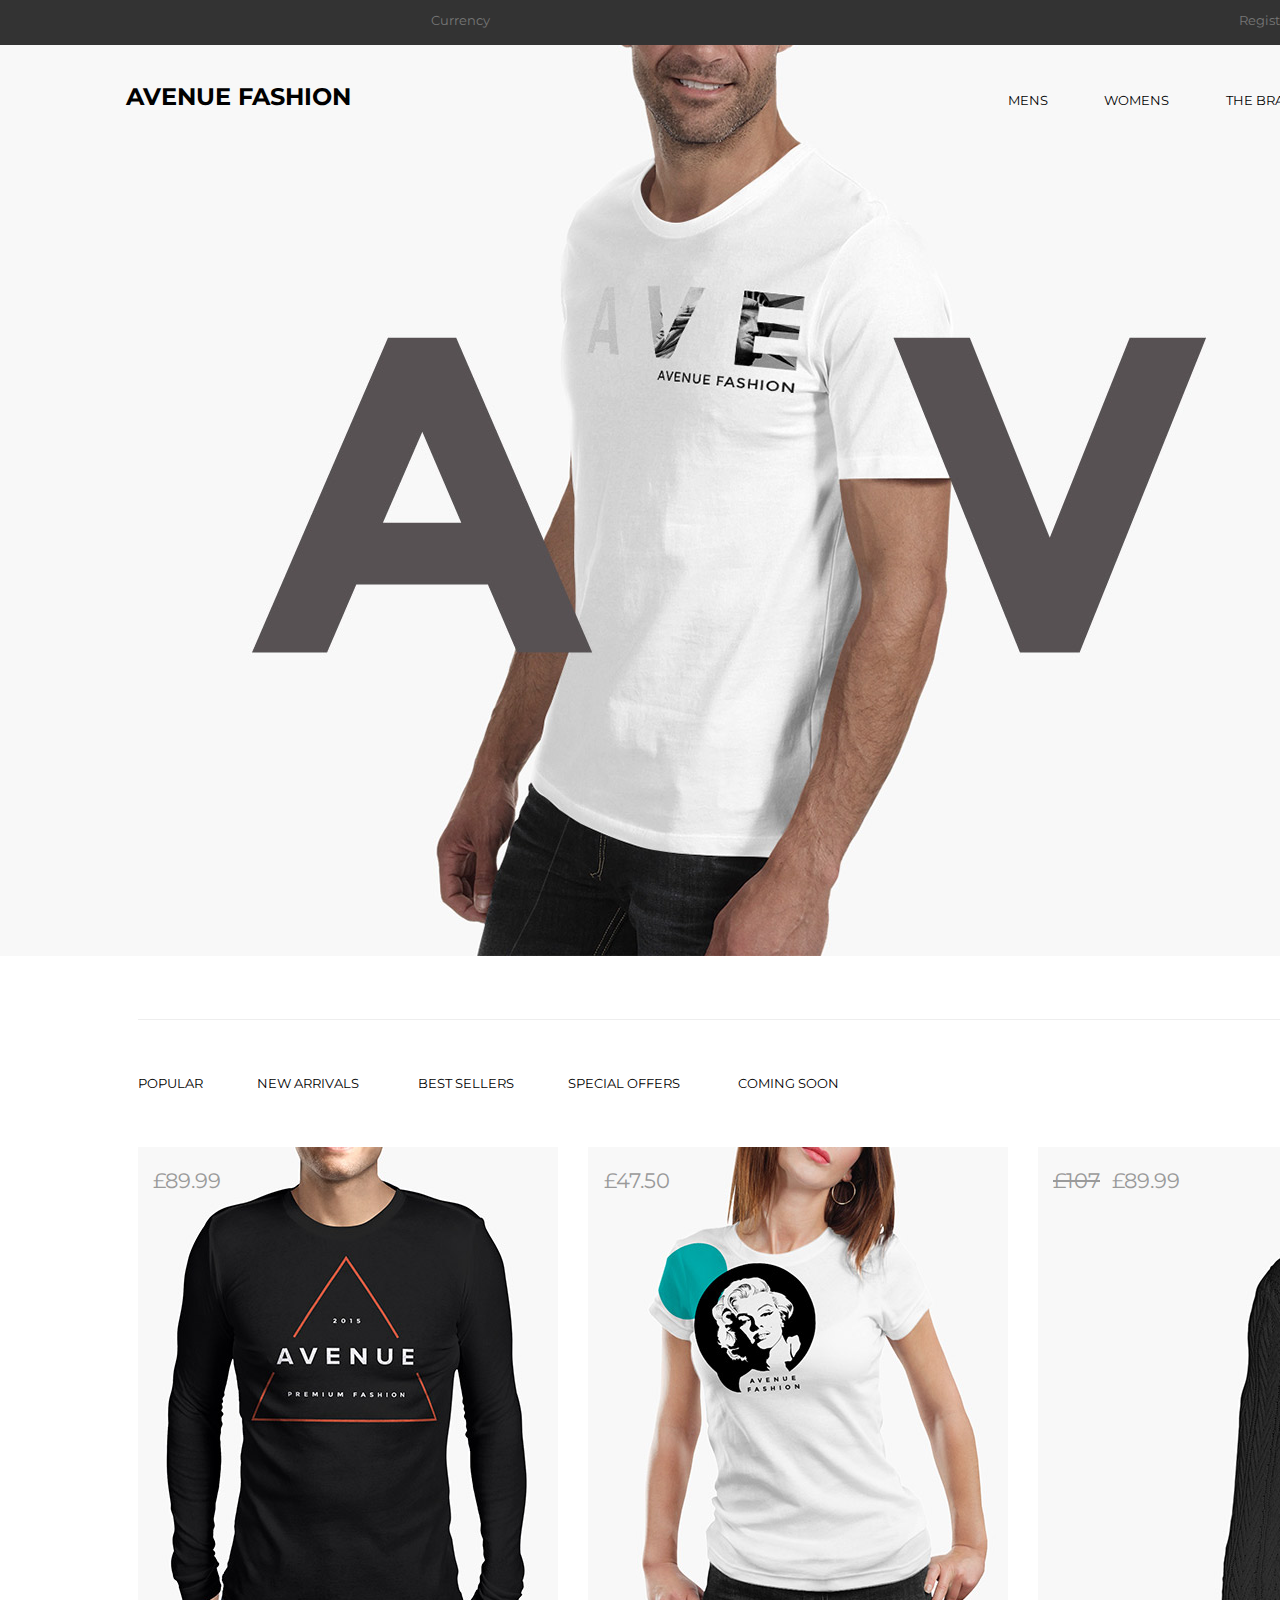
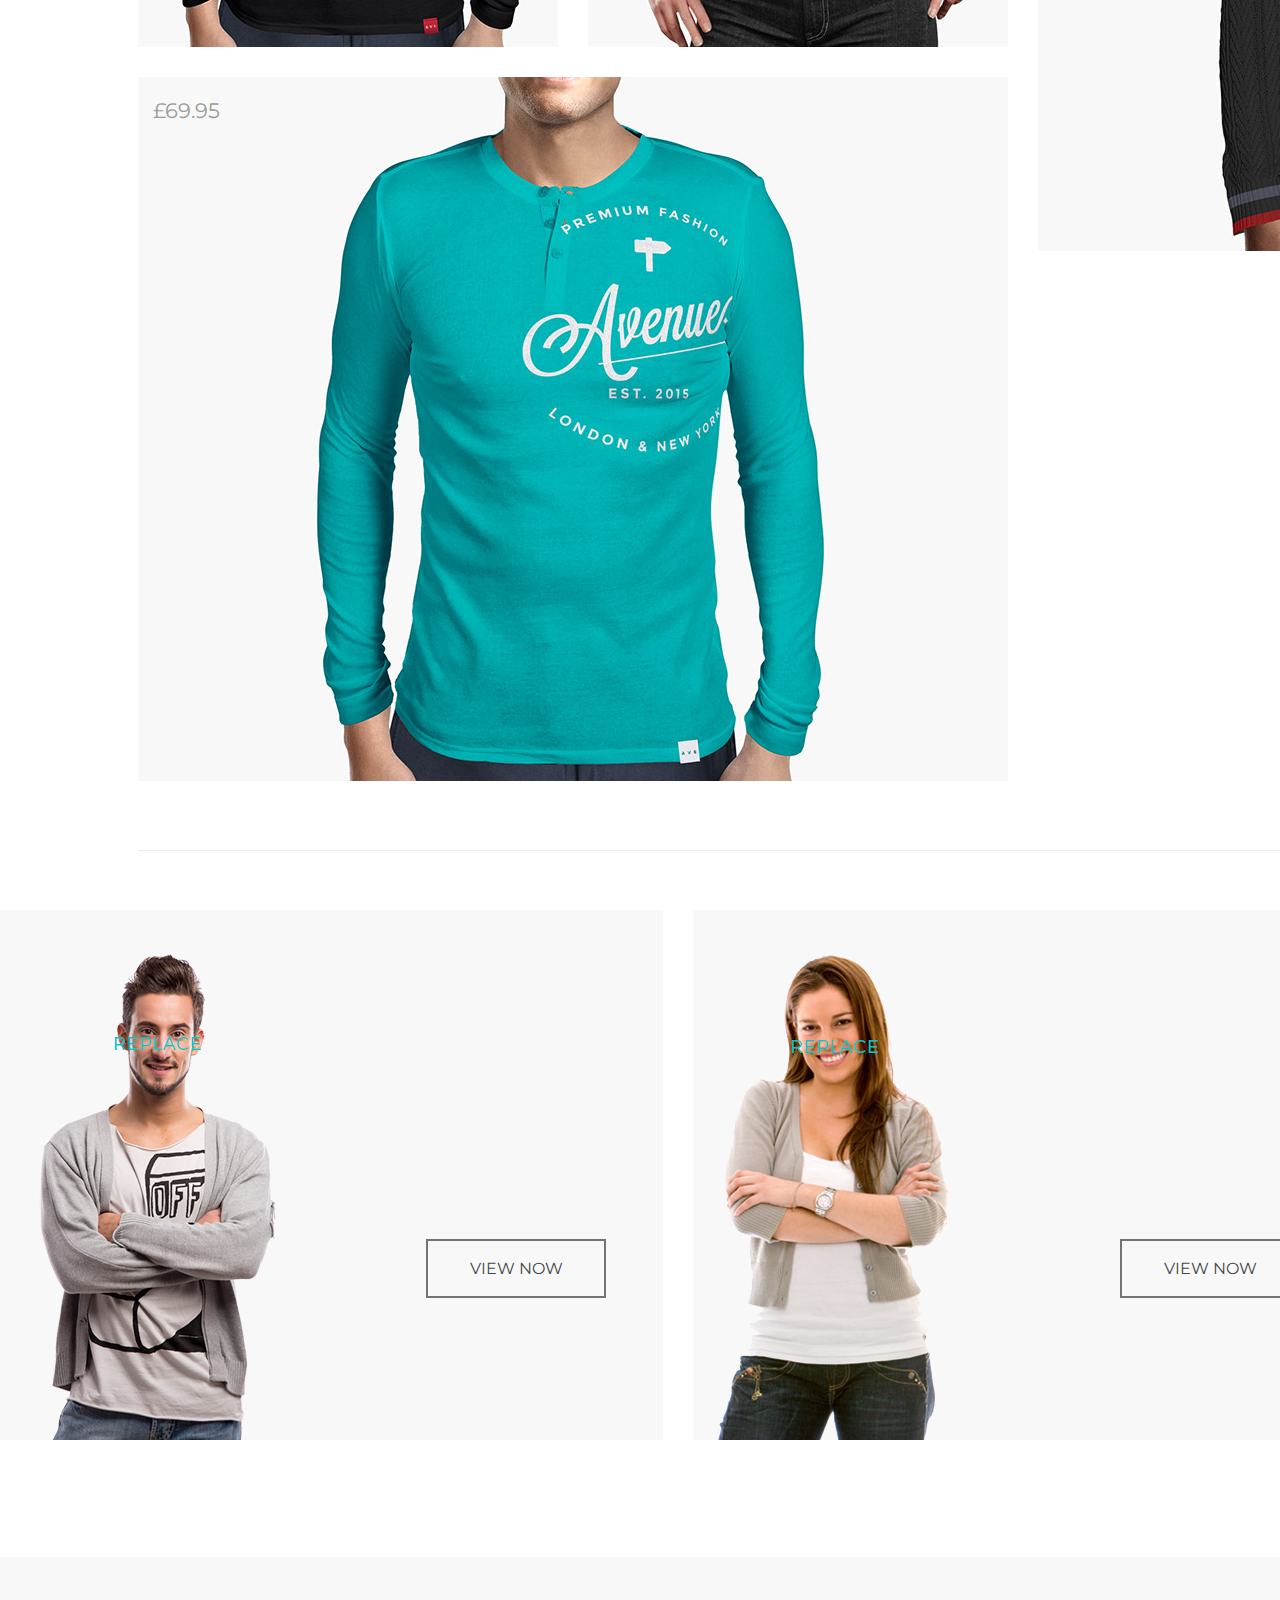
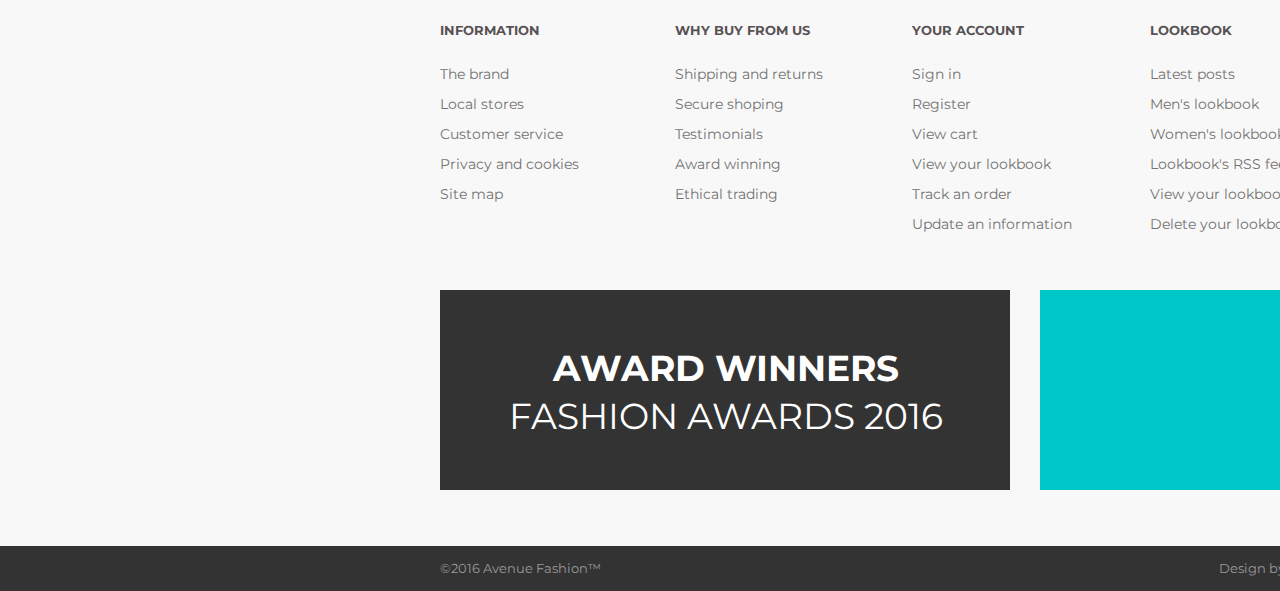
==== 6_Sign_up/Home.html @ 9d8d6c70 "update header and footer in sign up page" ====
<!DOCTYPE html>
<html lang="ru">
  <head>
    <link rel="preconnect" href="https://fonts.gstatic.com">
<link href="https://fonts.googleapis.com/css2?family=Montserrat:wght@300;400;700&display=swap" rel="stylesheet">
    <link rel="stylesheet" href="styleHome.css"/>
    <meta charset="UTF-8" />
    <meta name="viewport" content="width=device-width, initial-scale=1.0" />
    <title>Avenue Fashion</title>
  </head>
  <body class="body">
      <!-- Header section -->
    <header class="header">
        <!-- Topbar -->
        <div class="topbar">
          <a href="#" class="currency-selector">Currency</a>
          <a href="#" class="topbar_register">Register</a>
          <a href="#" class="topbar_signin">Sign in</a>
          <a href="#" class="topbar_cart">Cart</a>
        </div>
        <!-- Navigation -->
        <div class="navigation">
          <a href="#" class="logo">AVENUE FASHION</a>
          <a href="#" class="mens nav_item">Mens</a>
          <a href="#" class="womens nav_item">Womens</a>
          <a href="#" class="the_brand nav_item">The Brand</a>
          <a href="#" class="local_stores nav_item">Local stores</a> 
          <a href="#" class="navigation_lookbook nav_item">Look book</a>
          <input class="input" type="text" placeholder="Search..">
        </div>
      </header>

      <!-- Intro -->
      <div class="intro">
        <img 
        src="images/container.jpg"
        />
        <button class="btn intro_btn">Shop men's collection</button>
      </div>
      <!-- Content -->
      <div class="content">
          <!-- Items -->
        <!-- Hovers TODO -->
        <div class="item">
          <div class="items_menu">
            <a href="#" class="popular">Popular</a>
            <a href="#" class="new_arrivals">new arrivals</a>
            <a href="#" class="best_sellers">best sellers</a>
            <a href="#" class="special_offers">special offers</a>
            <a href="#" class="coming_soon">coming soon</a>
          </div>
          <div class="items">
            <img class="item1" src="images/item1.jpg"/>
            <p class="prices price_item1">£89.99</p>
            <img class="item2" src="images/item2.jpg"/>
            <p class="prices price_item2">£47.50</p>
            <img class="item3" src="images/item3.jpg"/>
            <strike class="prices price_item3_striked">£107</strike>
            <p class="prices price_item3">£89.99</p>
            <img class="item4" src="images/item4.jpg"/>
            <p class="prices price_item4">£69.95</p>
            <!-- <img class="item5" src="images/item5.jpg"/>  хз как сохранить без ховера--> 
            <img class="item6" src="images/item6.jpg"/>
            <p class="prices price_item6">£34.79</p>
          </div>
        </div>
        <!-- LookBook -->

        <div class="Content_lookbook">
            <img class="lookbook1"
            src="images/container.png"
            width="663px"
            height="530px"
          />
          <button class="btn lk_btn1">view now</button>

          <img class="lookbook2"
            src="images/woman.png"
            width="663px"
            height="530px"
          />
          <button class="btn lk_btn2">view now</button>
          <img class="lookbook3"
            src="images/you.png"
            width="663px"
            height="530px"
          />
          <button class="btn lk_btn3">view now</button>
        </div> 
      </div>  
      <!-- Footer -->
    <footer class="footer">
        <!-- Footer table -->
        <div class="footer_table">
          <div class="info">
            <b class="heading">Information</b><br /><br />
            <a href="#" target="_blank">The brand</a><br />
            <a href="#" target="_blank">Local stores</a><br />
            <a href="#" target="_blank">Customer service</a><br />
            <a href="#" target="_blank">Privacy and cookies</a><br />
            <a href="#" target="_blank">Site map</a><br />
          </div>
          <div class="whybuy">
            <b class="heading">Why buy from us</b><br /><br />
            <a href="#" target="_blank">Shipping and returns</a><br />
            <a href="#" target="_blank">Secure shoping</a><br />
            <a href="#" target="_blank">Testimonials</a><br />
            <a href="#" target="_blank">Award winning</a><br />
            <a href="#" target="_blank">Ethical trading</a><br />
          </div>
          <div class="youracc">
            <b class="heading">Your account</b><br /><br />
            <a href="#" target="_blank">Sign in</a><br />
            <a href="#" target="_blank">Register</a><br />
            <a href="#" target="_blank">View cart</a><br />
            <a href="#" target="_blank">View your lookbook</a><br />
            <a href="#" target="_blank">Track an order</a><br />
            <a href="#" target="_blank">Update an information</a><br />
          </div>
          <div class="lookbook">
            <b class="heading">Lookbook</b><br /><br />
            <a href="#" target="_blank">Latest posts</a><br />
            <a href="#" target="_blank">Men's lookbook</a><br />
            <a href="#" target="_blank">Women's lookbook</a><br />
            <a href="#" target="_blank">Lookbook's RSS feed</a><br />
            <a href="#" target="_blank">View your lookbook</a><br />
            <a href="#" target="_blank">Delete your lookbook</a><br />
          </div>
          <div class="contacts">
            <b class="heading">Contact details</b><br /><br />
            <p>Head Office: Avenue Fashion.</p>
            <p>180-182 Regent Street, London.</p><br />
            <p>Telephone: 0123-456-789</p>
            <p>Email:support@yourwebsite.com</p>
          </div>
        </div>
  
        <div class="banners">
          <div class="banner1">
            <img
              src="images/banner_awards_bg.png"
              width="570"
              height="200"
            />
            <p><b>award winners</b>
            fashion awards 2016</p>
          </div>
          <img
            src="images/banner_social_bg.png"
            width="570"
            height="200"
            class="banner2"
          />
        </div>
        <div class="copyright_bar">
          <a class="copyright">&copy2016 Avenue Fashion&trade;</a>
          <a class="designby">Design by RobbyDesigns.com</a>
          <a class="devby">Dev by Loremipsum.com</a>
        </div>
      </footer>
  </body>
  </html>
---- 6_Sign_up/styleHome.css ----
/* TOPBAR */
.header{
  position: relative;
  height: 130px;
  width: 2050px;
  left: -8px;
}

.body{
  margin: 0px;
}

.topbar {
  position: relative;
  overflow: hidden;
  background-color: #333333;
  left: -1px;
  top: 0px;
  width: 2053px;
  height: 45px;
  z-index: 188;
}

.topbar a {
  font-size: 13px;
  font-family: "Montserrat";
  color: #777777;
  line-height: 1.615;
  text-align: left;
  text-decoration: none;
}
.topbar a:hover
{
  color: #00c8c8;
}

.topbar a.topbar_cart {
  background-color: #00c8c8;
  color: #ffffff;
  text-align: center;
  padding-top: 14px;
  position: absolute;
  left: 1463px;
  top: -1px;
  width: 147px;
  height: 32px;
  z-index: 190;
}

.topbar a.currency-selector
{
  position: absolute;
  left: 440px;
  top: 10px;
}

.topbar a.topbar_register
{
  position: absolute;
  left: 1248px;
  top: 10px;
  z-index: 194;
}

.topbar a.topbar_signin
{
  position: absolute;
  left: 1336px;
  top: 10px;
  z-index: 194;
} 

/* NAVIGATION */

.navigation{
  position: relative;
  width: 2050px;
  height: 85px;
}
.navigation a {
  float: left;
  display: block;
  color: black;
  text-decoration: none;
}

.navigation a:hover
{
  color: #00c8c8;
}

.logo
{
  font-size: 24px;
  font-family: "Montserrat";
  font-weight: bold;
  text-transform: uppercase;
  line-height: 1.2;
  text-align: left;
  position: relative;
  left: 134px;
  top: 38px;
  z-index: 186;
}

.nav_item
{
  font-size: 13px;
  font-family: "Montserrat";
  text-transform: uppercase;
  line-height: 1.538;
  text-align: right;
  position: relative;
  top: 46px;
  z-index: 184;
}

.mens 
{
  position: absolute;
  left: 1016px;
}

.womens
{
  position: absolute;
  left: 1112px;
}

.the_brand
{
  position: absolute;
  left: 1234px;
}

.local_stores
{
  position: absolute;
  left: 1371px;
}

.navigation_lookbook
{
  position: absolute;
  left: 1530px;
}

.input {
  border-style: solid;
  border-width: 1px;
  border-color: rgb(231, 231, 231);
  background-color: rgba(248, 248, 248, 0);
  text-align: left;
  font-size: 13px;
  font-family: "Montserrat";
  color: rgb(152, 152, 152);
  position: absolute;
  left: 1723px;
  top: 37px;
  width: 189px;
  height: 30px;
  z-index: 175;
}

/* INTRO */

.intro
{
  position: relative;
  left: -8px;
  top: -94px;
  width: 2053px;
  height: 920px;
}

.btn {
  border-style: solid;
  border-width: 2px;
  border-color: rgb(115, 115, 115);
  background-color: rgba(115, 115, 115, 0);
  font-size: 16px;
  font-family: "Montserrat";
  color: rgb(69, 70, 71);
  text-transform: uppercase;
  position: absolute;
  line-height: 1.2;
  text-align: center;
}

.intro_btn{
  left: 1383px;
  top: 781px;
  width: 342px;
  height: 59px;
}
.btn:hover{
  background-color: #00c8c8;
  color:#f8f8f8;
  border-color:#00c8c8;
}
/* CONTENT */
.content{
  position: relative;
  top: -94px;
  width: 2050px;
  height: 2078px;
}
/* ITEMS */

.item {
  position: absolute;
  top: 63px;
  height: 1430px;
  width: 1770px;
  left: 138px;
  border-top: 1px;
  border-bottom: 1px;
  border-left: 0px;
  border-right: 0px;
  border-style: solid;
  border-color: #eeeeee;
}

.items_menu a{
  float: left;
  display: block;
  color: black;
  text-align: center;
  text-decoration: none;
  }

.items_menu a:hover
{
  color: #00c8c8;
}

.items_menu {
  font-size: 13px;
  font-family: "Montserrat";
  color: #7b7b7b;
  text-transform: uppercase;
  line-height: 1.538;
  text-align: left;
  position: relative;
  width: 2050px;
  height: 13px;
  top: 54px;
}

.popular
{
  position: absolute;
  left: 0px;
}

.new_arrivals{
  position: absolute;
  left: 119px;
}

.best_sellers{
  position: absolute;
  left: 280px;
}

.special_offers{
  position: absolute;
  left: 430px;
}

.coming_soon{
  position: absolute;
  left: 600px;
}

.items {
  position: absolute;
  height: 1234px;
  width: 1770px;
  top: 127px;
} 

.item1 {
  position: absolute;
}

.item2 {
  position: absolute;
  left: 450px;
}

.item3{
  position: absolute;
  left: 900px;
}

.item4{
  position: absolute;
    top: 530px;
}

.item6{
  position: absolute;
  left: 1350px;
  top: 734px;
}

.prices{
  font-size: 21px;
  font-family: "Montserrat";
  color: rgb(154, 154, 154);
  text-transform: uppercase;
  vertical-align: super;
  line-height: 1.2;
  text-align: left;
  position: absolute;
}

.price_item1 {
  left: 15px;
}
.price_item2{
  left: 466px;
}

.price_item3_striked{
  left: 915px;
  top: 21px;
}

.price_item3{
  left: 974px;
}

.price_item4{
  left: 15px;
  top: 530px;
}

.price_item6{
  left: 1364px;
  top: 728px;
}

/* LOOKBOOK */

.Content_lookbook{

  position: absolute;
  height: 530px;
  width: 2050px;
  top: 1554px;
}

.lookbook1{
  position: absolute;
}

.lookbook2{
  position: absolute;
  left: 693px;
}

.lookbook3{
  position: absolute;
  left: 1385px;
}

.lk_btn1{
  position: absolute;
  left: 426px;
  top: 329px;
  width: 180px;
  height: 59px;
}

.lk_btn2{
  position: absolute;
  left: 1120px;
  top: 329px;
  width: 180px;
  height: 59px;
}

.lk_btn3{
  position: absolute;
  left: 1813px;
  top: 329px;
  width: 180px;
  height: 59px;
}

/* FOOTER */

.footer
{
  position: relative;
  top: 29px;
  height: 634px;
  width: 2050px;
  background-color:#f8f8f8;
}

.copyright_bar{
  position: absolute;
  background-color:#333333;
  height: 45px;
  width: 2050px;
  top: 589px;
}

.banners{
  position: absolute;
  left: 440px;
  top: 333px;
  width: 1170px;
  height: 200px;
}
.banner1
{
  position: absolute;
}

.banner2
{
  position: absolute;
  left: 600px;
  }

.banner1 p{
  position: absolute;
  font-size: 36px;
    font-family: "Montserrat";
    color: rgb(255, 255, 255);
    text-transform: uppercase;
    text-align: center;
    line-height: 1.333;
  margin: 0px;
  right: 58px;
  left: 60px;
  top: 55px;
  }
  


.copyright_bar a
{
  float: left;
  display: block;
  color: #858585;
  text-align: center;
  padding-top: 14px;
  padding-bottom: 10px;
  text-decoration: none;
  font-family: "Montserrat";
  color: rgb(153, 153, 153);
  font-size: 13px;
}

.copyright
{
  position: absolute;
  left:440px;
}

.designby
{
  position: absolute;
  left: 1219px;
}

.devby
{
  position: absolute;
  left: 1448px;
}

.footer_table
{
  position: absolute;
  width: 1178px;
  height: 211px;
  top: 64px;
  left: 440px;
}

.footer_table a{
  font-size: 14px;
  font-family: "Montserrat";
  color:#727272;
  line-height: 2.143;
  text-align: left;
  text-decoration: none;
}

.footer_table a:hover{
color: #00c8c8;
}

.heading{
  font-size: 13px;
  font-family: "Montserrat";
  color: rgb(87, 81, 83);
  text-transform: uppercase;
  line-height: 1.538;
  text-align: left;
}

.info {
  position: absolute;
  left: 0px;
  top: 0px;
  width: fit-content;
  height: fit-content;
}

.whybuy{
  position: absolute;
  left: 235px;
  top: 0px;
  width: fit-content;
  height: fit-content;
}

.youracc{
  position: absolute;
  left: 472px;
  top: 0px;
  width: fit-content;
  height: fit-content;
}

.lookbook{
  position: absolute;
  left: 710px;
  top: 0px;
  width: fit-content;
  height: fit-content;
}

.contacts{
  position: absolute;
  left: 949px;
  top: 0px;
  width: fit-content;
  height: fit-content;
}

.contacts p{
  font-size: 14px;
  font-family: "Montserrat";
  color:#727272;
  line-height: 2.143;
  text-align: left;
  margin: 0;
}
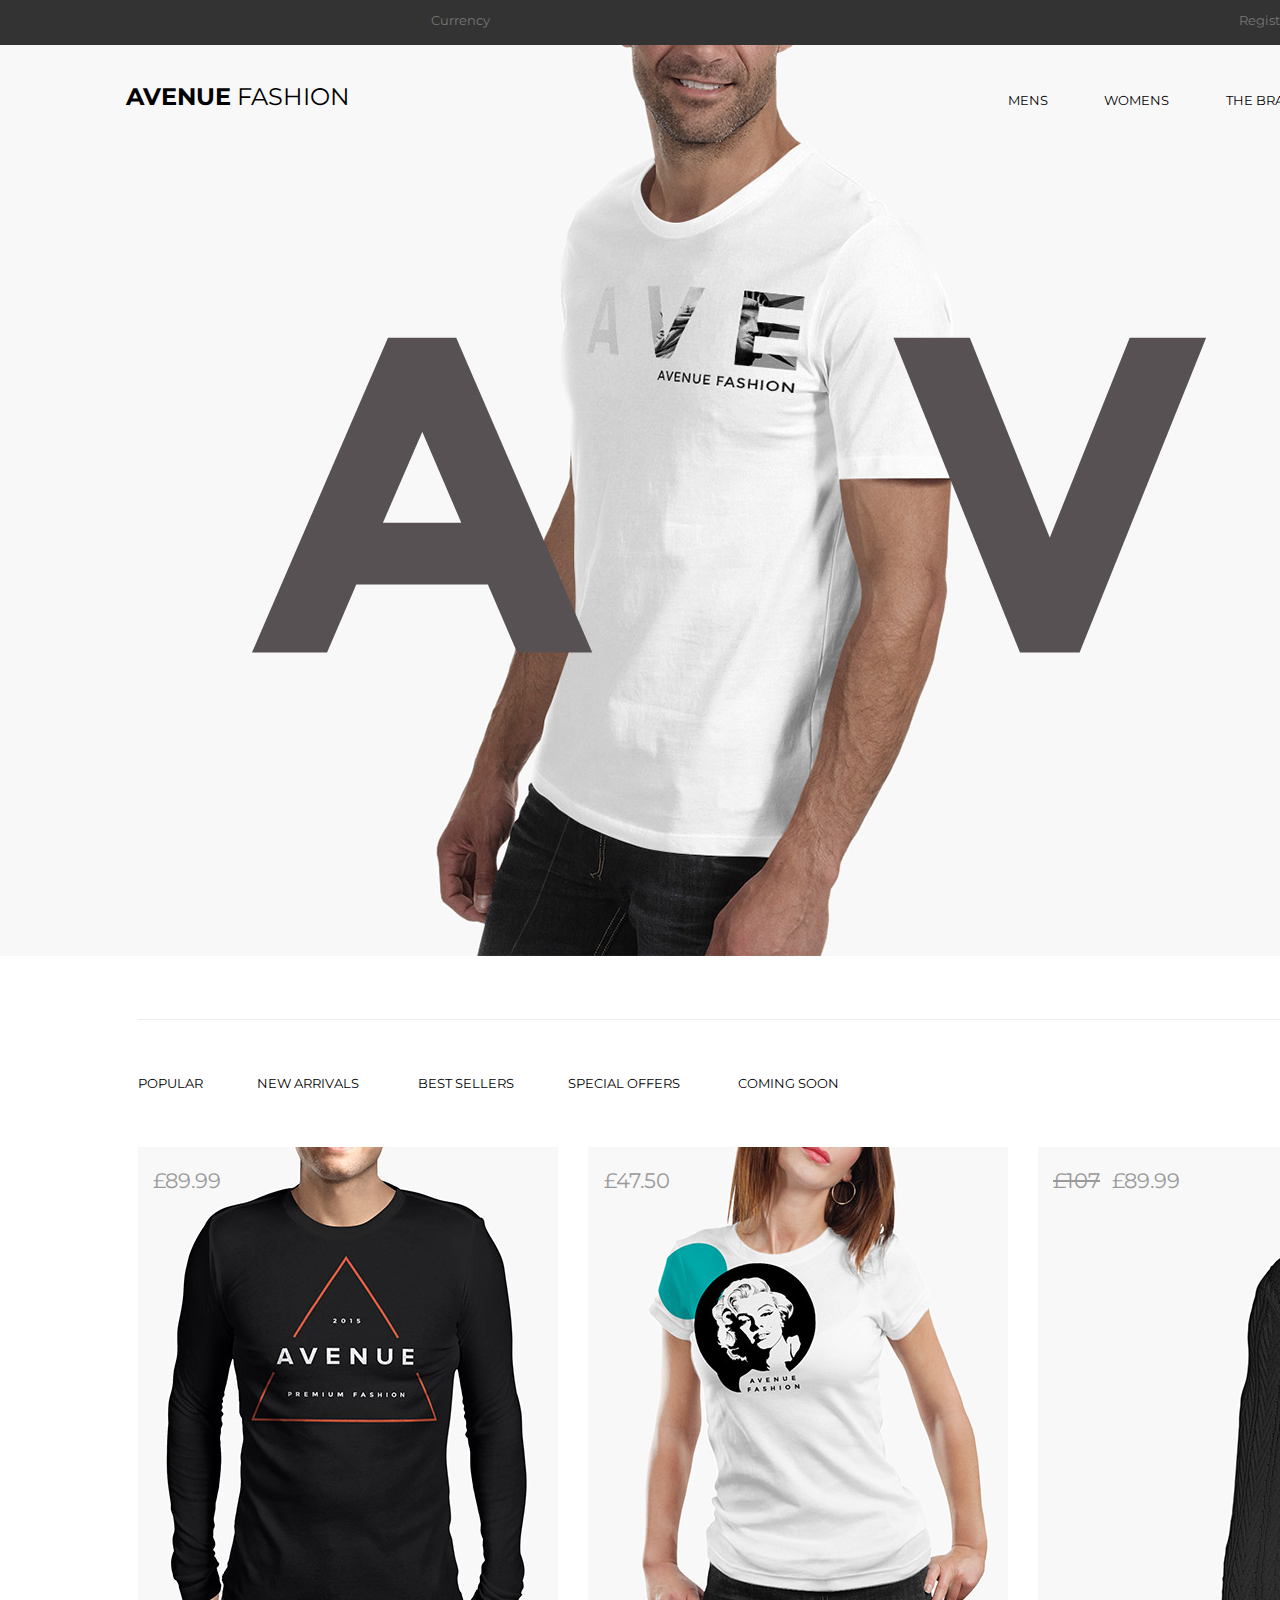
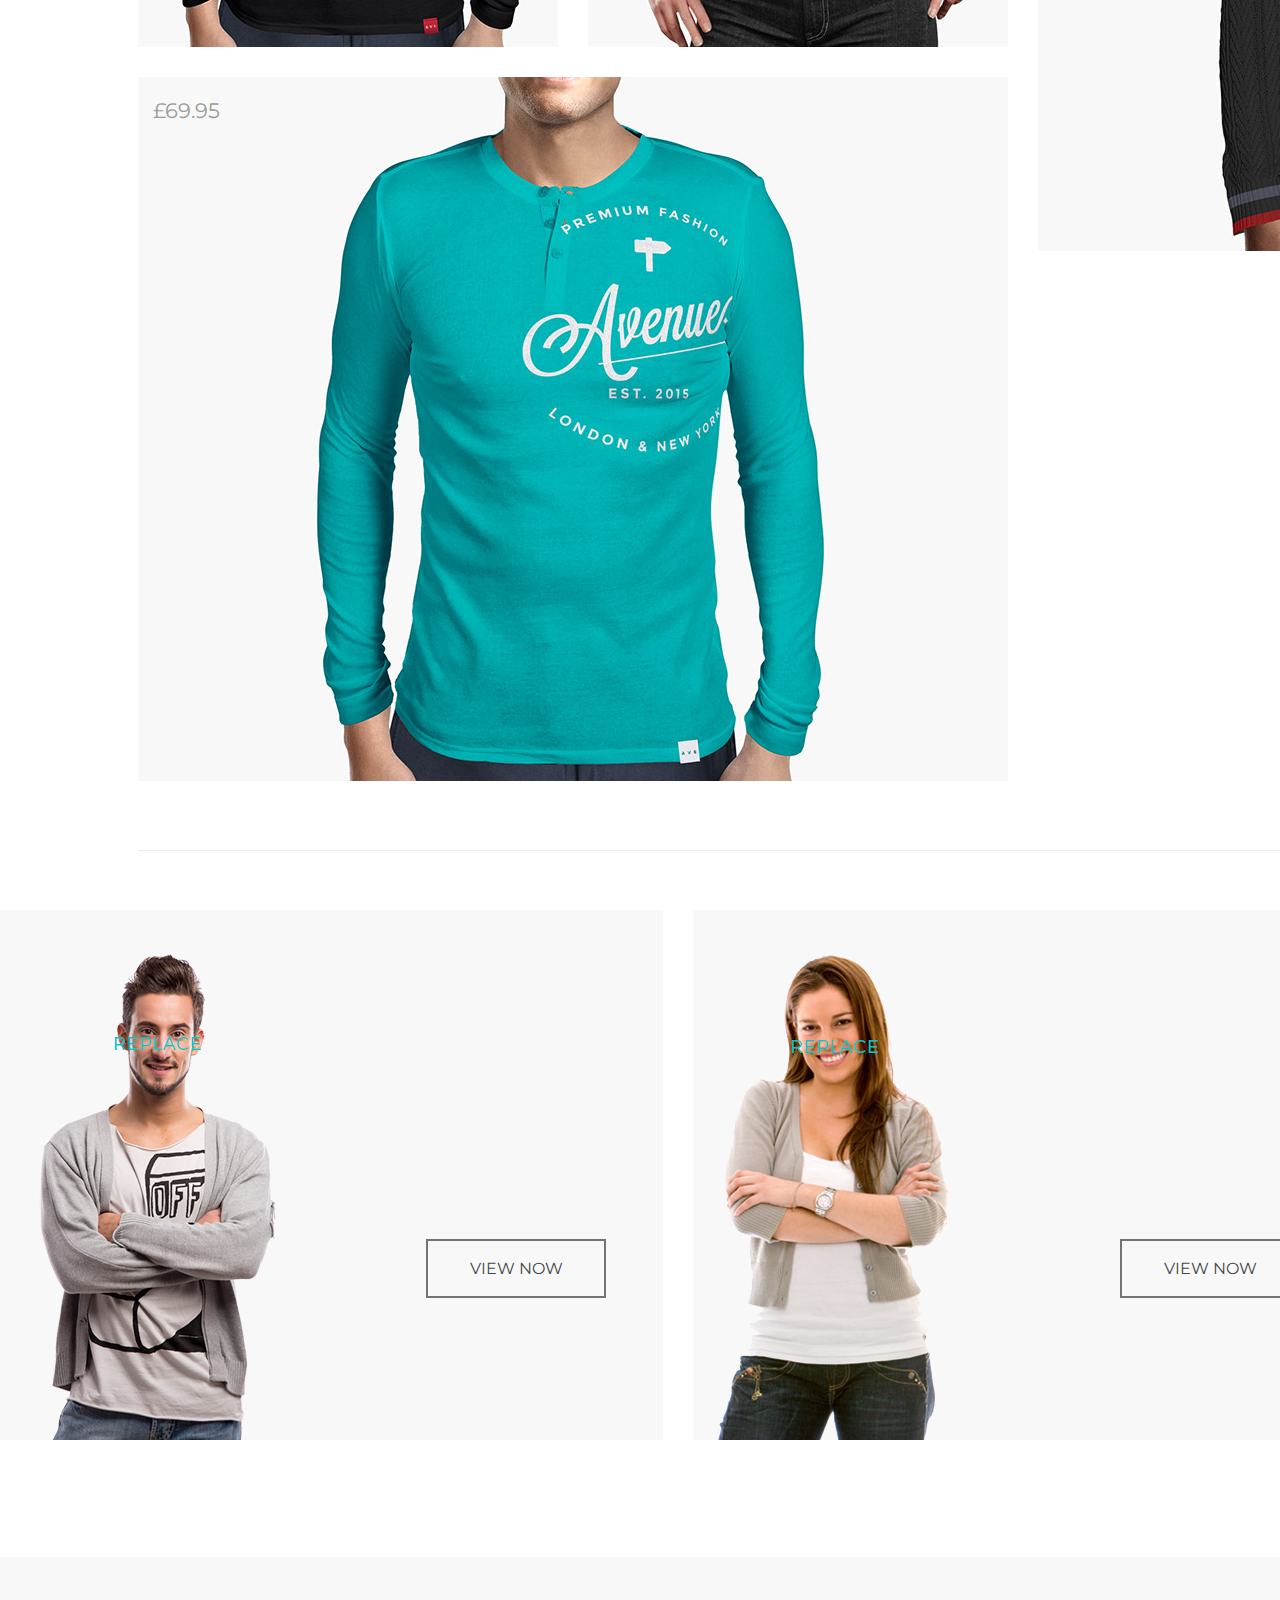
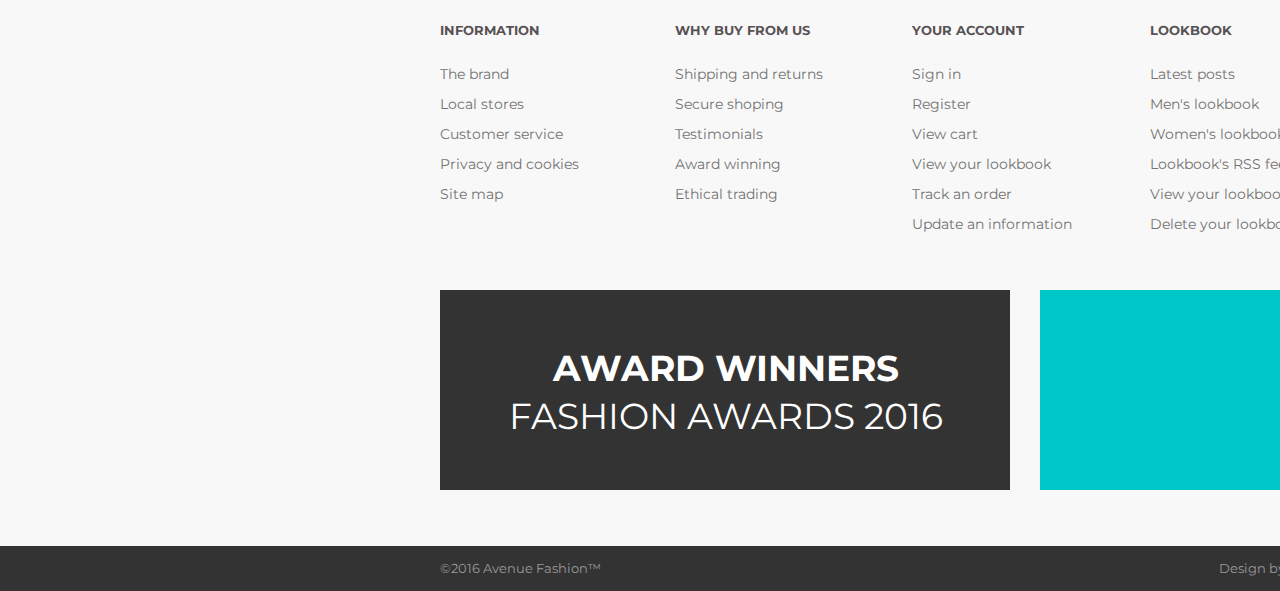
==== commit 6288d73d: "changes in sign page" ====
--- a/6_Sign_up/Home.html
+++ b/6_Sign_up/Home.html
@@ -3,7 +3,7 @@
   <head>
     <link rel="preconnect" href="https://fonts.gstatic.com">
 <link href="https://fonts.googleapis.com/css2?family=Montserrat:wght@300;400;700&display=swap" rel="stylesheet">
-    <link rel="stylesheet" href="styleHome.css"/>
+    <link rel="stylesheet" href="css/style.css"/>
     <meta charset="UTF-8" />
     <meta name="viewport" content="width=device-width, initial-scale=1.0" />
     <title>Avenue Fashion</title>
@@ -20,7 +20,7 @@
         </div>
         <!-- Navigation -->
         <div class="navigation">
-          <a href="#" class="logo">AVENUE FASHION</a>
+          <a href="#" class="logo"><b>AVENUE</b> FASHION</a>
           <a href="#" class="mens nav_item">Mens</a>
           <a href="#" class="womens nav_item">Womens</a>
           <a href="#" class="the_brand nav_item">The Brand</a>
@@ -31,14 +31,14 @@
       </header>
 
       <!-- Intro -->
-      <div class="intro">
+      <div class="home intro">
         <img 
         src="images/container.jpg"
         />
         <button class="btn intro_btn">Shop men's collection</button>
       </div>
       <!-- Content -->
-      <div class="content">
+      <div class="home content">
           <!-- Items -->
         <!-- Hovers TODO -->
         <div class="item">
--- a/6_Sign_up/css/style.css
+++ b/6_Sign_up/css/style.css
@@ -0,0 +1,773 @@
+/* @font-face{
+  font-family: 'Montserrat-Regular';
+  src: url("fonts/Montserrat-Regular.ttf");
+}
+
+@font-face{
+  font-family: 'Montserrat-Bold';
+  src: url("fonts/Montserrat-Bold.ttf");
+}
+
+@font-face{
+  font-family: 'Montserrat-Light';
+  src: url("fonts/Montserrat-Light.ttf");
+} */
+/* TOPBAR */
+.header{
+  position: relative;
+  height: 130px;
+  width: 2050px;
+  left: -8px;
+}
+
+.body{
+  margin: 0px;
+}
+
+.topbar {
+  position: relative;
+  overflow: hidden;
+  background-color: #333333;
+  left: -1px;
+  top: 0px;
+  width: 2053px;
+  height: 45px;
+  z-index: 188;
+}
+
+.topbar a {
+  font-size: 13px;
+  font-family: "Montserrat";
+  color: #777777;
+  line-height: 1.615;
+  text-align: left;
+  text-decoration: none;
+}
+.topbar a:hover
+{
+  color: #00c8c8;
+}
+
+.topbar a.topbar_cart {
+  background-color: #00c8c8;
+  color: #ffffff;
+  text-align: center;
+  padding-top: 14px;
+  position: absolute;
+  left: 1463px;
+  top: -1px;
+  width: 147px;
+  height: 32px;
+  z-index: 190;
+}
+
+.topbar a.currency-selector
+{
+  position: absolute;
+  left: 440px;
+  top: 10px;
+}
+
+.topbar a.topbar_register
+{
+  position: absolute;
+  left: 1248px;
+  top: 10px;
+  z-index: 194;
+}
+
+.topbar a.topbar_signin
+{
+  position: absolute;
+  left: 1336px;
+  top: 10px;
+  z-index: 194;
+} 
+/* NAVIGATION */
+.navigation{
+  position: relative;
+  width: 2050px;
+  height: 85px;
+}
+.navigation a {
+  float: left;
+  display: block;
+  color: black;
+  text-decoration: none;
+}
+
+.navigation a:hover
+{
+  color: #00c8c8;
+}
+
+.logo
+{
+  font-size: 24px;
+  font-family: "Montserrat";
+  text-transform: uppercase;
+  line-height: 1.2;
+  text-align: left;
+  position: relative;
+  left: 134px;
+  top: 38px;
+  z-index: 186;
+}
+
+.nav_item
+{
+  font-size: 13px;
+  font-family: "Montserrat";
+  text-transform: uppercase;
+  line-height: 1.538;
+  text-align: right;
+  position: relative;
+  top: 46px;
+  z-index: 184;
+}
+
+.mens 
+{
+  position: absolute;
+  left: 1016px;
+}
+
+.womens
+{
+  position: absolute;
+  left: 1112px;
+}
+
+.the_brand
+{
+  position: absolute;
+  left: 1234px;
+}
+
+.local_stores
+{
+  position: absolute;
+  left: 1371px;
+}
+
+.navigation_lookbook
+{
+  position: absolute;
+  left: 1530px;
+}
+
+.input {
+  border-style: solid;
+  border-width: 1px;
+  border-color: rgb(231, 231, 231);
+  background-color: rgba(248, 248, 248, 0);
+  text-align: left;
+  font-size: 13px;
+  font-family: "Montserrat";
+  color: rgb(152, 152, 152);
+  position: absolute;
+  left: 1723px;
+  top: 37px;
+  width: 189px;
+  height: 30px;
+  z-index: 175;
+}
+.home.intro
+{
+  position: relative;
+  left: -8px;
+  top: -94px;
+  width: 2053px;
+  height: 920px;
+}
+
+.sign_up.intro
+{
+  position: relative;
+  /* text-align: center; */
+ /* background: url(../images/signintro.jpg);
+  background-size: contain;
+  background-repeat: no-repeat;  */
+  width: 2050px;
+  height: 450px;
+  top: 30px;
+}
+.sign_up.intro p1{
+    font-size: 48px;
+    font-family: "Montserrat";
+    color: rgb(255, 255, 255);
+    text-transform: uppercase;
+    line-height: 1.125;
+    text-align: center;
+    position: absolute;
+    left: 787px;
+    top: 170px;
+  }
+  .sign_up.intro p2{
+      font-size: 30px;
+      font-family: "Montserrat";
+      color: rgb(255, 255, 255);
+      text-transform: uppercase;
+      line-height: 1.8;
+      text-align: center;
+      position: absolute;
+      left: 844px;
+      top: 258px;
+    
+  } 
+
+.sign_up.content
+{
+  position: relative;
+  top: 29px;
+  height: 580px;
+  width: 2050px;
+}
+.sign_in{
+  position: absolute;
+  left: 440px;
+  top: 63px;
+  width: 585px;
+  height: 397px;
+  border-right: solid;
+  border-width: 1px;
+  border-color: rgb(238, 238, 238);
+}
+
+.sign_in label{
+  position: absolute;
+    font-size: 18px;
+    font-family: "Montserrat";
+    color: #575153;
+    text-transform: uppercase;
+    line-height: 1.111;
+    text-align: left;
+    font-weight: bold;
+  
+}
+
+.sign_in a{
+  font-size: 15px;
+  font-family: "Roboto";
+  color: rgb(0, 200, 200);
+  line-height: 1.467;
+  text-align: right;
+  position: absolute;
+  left: 384px;
+  top: 227px;
+  margin: 0px;
+  text-decoration: none;
+}
+/* .pointer {
+  background-image: url("pointer.png");
+  position: absolute;
+  left: 536px;
+  top: 915px;
+  width: 19px;
+  height: 24px;
+  z-index: 76;
+}*/
+
+.email{
+  border-style: solid;
+  border-width: 1px;
+  border-color: rgb(231, 231, 231);
+  background-color: rgba(51, 51, 51, 0);
+  position: absolute;
+  top: 63px;
+  width: 550px;
+  height: 40px;
+  font-size: 15px;
+  font-family: "Montserrat";
+  color: rgb(152, 152, 152);
+  line-height: 1.467;
+  text-align: left;
+  }
+
+.password{
+  border-style: solid;
+  border-width: 1px;
+  border-color: rgb(231, 231, 231);
+  background-color: rgba(51, 51, 51, 0);
+  position: absolute;
+  top: 135px;
+  width: 550px;
+  height: 40px;
+  font-size: 15px;
+  font-family: "Montserrat";
+  color: rgb(152, 152, 152);
+  line-height: 1.467;
+  text-align: left;
+}
+
+.register{
+  position: absolute;
+  left: 1060px;
+  top: 63px;
+  width: 550px;
+  height: 397px;
+}
+
+.register label{
+  position: absolute;
+  font-size: 18px;
+  font-family: "Montserrat";
+  color: #575153;
+  text-transform: uppercase;
+  line-height: 1.111;
+  text-align: left;
+  font-weight: bold;
+}
+
+.confirm{
+  border-style: solid;
+  border-width: 1px;
+  border-color: rgb(231, 231, 231);
+  background-color: rgba(51, 51, 51, 0);
+  position: absolute;
+  top: 208px;
+  width: 550px;
+  height: 40px;
+  font-size: 15px;
+  font-family: "Montserrat";
+  color: rgb(152, 152, 152);
+  line-height: 1.467;
+  text-align: left;
+}
+
+.check{
+  position: absolute;
+  top: 282px;
+  width: 24px;
+  height: 24px;
+  border-color:  rgb(231, 231, 231);
+}
+
+.chekbox{
+  font-size: 15px;
+  font-family: "Roboto";
+  color: rgb(142, 140, 140);
+  font-weight: lighter;
+  line-height: 1.467;
+  text-align: left;
+  position: absolute;
+  left: 41px;
+  top: 273px;
+}
+
+.policy{
+  position: absolute;
+  left: 331px;
+  top: 331px;
+  font-size: 15px;
+  font-family: "Roboto";
+  color: rgb(142, 140, 140);
+  line-height: 1.467;
+  text-align: left; 
+}
+
+.policy a{
+  position: absolute;
+  left: 86px;
+  top: 21px;
+  text-decoration: none;
+  font-size: 15px;
+  font-family: "Roboto";
+  color: rgb(0, 200, 200);
+  line-height: 1.467;
+}
+
+.intro_btn{
+  left: 1383px;
+  top: 781px;
+  width: 342px;
+  height: 59px;
+}
+
+.sign_in_button{
+  position: absolute;
+  height: 60px;
+  width: 150px;
+  top: 205px;
+
+}
+
+.create_button{
+  position: absolute;
+  height: 60px;
+  width: 260px;
+  top: 337px;
+}
+
+.btn {
+  border-style: solid;
+  border-width: 2px;
+  border-color: rgb(115, 115, 115);
+  background-color: rgba(115, 115, 115, 0);
+  font-size: 16px;
+  font-family: "Montserrat";
+  color: rgb(69, 70, 71);
+  text-transform: uppercase;
+  position: absolute;
+  line-height: 1.2;
+  text-align: center;
+}
+.btn:hover{
+  background-color: #00c8c8;
+  color:#f8f8f8;
+  border-color:#00c8c8;
+}
+
+.home.content{
+  position: relative;
+  top: -94px;
+  width: 2050px;
+  height: 2078px;
+}
+/* ITEMS */
+
+.item {
+  position: absolute;
+  top: 63px;
+  height: 1430px;
+  width: 1770px;
+  left: 138px;
+  border-top: 1px;
+  border-bottom: 1px;
+  border-left: 0px;
+  border-right: 0px;
+  border-style: solid;
+  border-color: #eeeeee;
+}
+
+.items_menu a{
+  float: left;
+  display: block;
+  color: black;
+  text-align: center;
+  text-decoration: none;
+  }
+
+.items_menu a:hover
+{
+  color: #00c8c8;
+}
+
+.items_menu {
+  font-size: 13px;
+  font-family: "Montserrat";
+  color: #7b7b7b;
+  text-transform: uppercase;
+  line-height: 1.538;
+  text-align: left;
+  position: relative;
+  width: 2050px;
+  height: 13px;
+  top: 54px;
+}
+
+.popular
+{
+  position: absolute;
+  left: 0px;
+}
+
+.new_arrivals{
+  position: absolute;
+  left: 119px;
+}
+
+.best_sellers{
+  position: absolute;
+  left: 280px;
+}
+
+.special_offers{
+  position: absolute;
+  left: 430px;
+}
+
+.coming_soon{
+  position: absolute;
+  left: 600px;
+}
+
+.items {
+  position: absolute;
+  height: 1234px;
+  width: 1770px;
+  top: 127px;
+} 
+
+.item1 {
+  position: absolute;
+}
+
+.item2 {
+  position: absolute;
+  left: 450px;
+}
+
+.item3{
+  position: absolute;
+  left: 900px;
+}
+
+.item4{
+  position: absolute;
+    top: 530px;
+}
+
+.item6{
+  position: absolute;
+  left: 1350px;
+  top: 734px;
+}
+
+.prices{
+  font-size: 21px;
+  font-family: "Montserrat";
+  color: rgb(154, 154, 154);
+  text-transform: uppercase;
+  vertical-align: super;
+  line-height: 1.2;
+  text-align: left;
+  position: absolute;
+}
+
+.price_item1 {
+  left: 15px;
+}
+.price_item2{
+  left: 466px;
+}
+
+.price_item3_striked{
+  left: 915px;
+  top: 21px;
+}
+
+.price_item3{
+  left: 974px;
+}
+
+.price_item4{
+  left: 15px;
+  top: 530px;
+}
+
+.price_item6{
+  left: 1364px;
+  top: 728px;
+}
+/* LOOKBOOK */
+
+.Content_lookbook{
+
+  position: absolute;
+  height: 530px;
+  width: 2050px;
+  top: 1554px;
+}
+
+.lookbook1{
+  position: absolute;
+}
+
+.lookbook2{
+  position: absolute;
+  left: 693px;
+}
+
+.lookbook3{
+  position: absolute;
+  left: 1385px;
+}
+
+.lk_btn1{
+  position: absolute;
+  left: 426px;
+  top: 329px;
+  width: 180px;
+  height: 59px;
+}
+
+.lk_btn2{
+  position: absolute;
+  left: 1120px;
+  top: 329px;
+  width: 180px;
+  height: 59px;
+}
+
+.lk_btn3{
+  position: absolute;
+  left: 1813px;
+  top: 329px;
+  width: 180px;
+  height: 59px;
+}
+/* FOOTER */
+
+.footer
+{
+  position: relative;
+  top: 29px;
+  height: 634px;
+  width: 2050px;
+  background-color:#f8f8f8;
+}
+
+.copyright_bar{
+  position: absolute;
+  background-color:#333333;
+  height: 45px;
+  width: 2050px;
+  top: 589px;
+}
+
+.banners{
+  position: absolute;
+  left: 440px;
+  top: 333px;
+  width: 1170px;
+  height: 200px;
+}
+.banner1
+{
+  position: absolute;
+}
+
+.banner2
+{
+  position: absolute;
+  left: 600px;
+  }
+
+.banner1 p{
+  position: absolute;
+  font-size: 36px;
+    font-family: "Montserrat";
+    color: rgb(255, 255, 255);
+    text-transform: uppercase;
+    text-align: center;
+    line-height: 1.333;
+  margin: 0px;
+  right: 58px;
+  left: 60px;
+  top: 55px;
+  }
+  
+
+
+.copyright_bar a
+{
+  float: left;
+  display: block;
+  color: #858585;
+  text-align: center;
+  padding-top: 14px;
+  padding-bottom: 10px;
+  text-decoration: none;
+  font-family: "Montserrat";
+  color: rgb(153, 153, 153);
+  font-size: 13px;
+}
+
+.copyright
+{
+  position: absolute;
+  left:440px;
+}
+
+.designby
+{
+  position: absolute;
+  left: 1219px;
+}
+
+.devby
+{
+  position: absolute;
+  left: 1448px;
+}
+
+.footer_table
+{
+  position: absolute;
+  width: 1178px;
+  height: 211px;
+  top: 64px;
+  left: 440px;
+}
+
+.footer_table a{
+  font-size: 14px;
+  font-family: "Montserrat";
+  color:#727272;
+  line-height: 2.143;
+  text-align: left;
+  text-decoration: none;
+}
+
+.footer_table a:hover{
+color: #00c8c8;
+}
+
+.heading{
+  font-size: 13px;
+  font-family: "Montserrat";
+  color: rgb(87, 81, 83);
+  text-transform: uppercase;
+  line-height: 1.538;
+  text-align: left;
+}
+
+.info {
+  position: absolute;
+  left: 0px;
+  top: 0px;
+  width: fit-content;
+  height: fit-content;
+}
+
+.whybuy{
+  position: absolute;
+  left: 235px;
+  top: 0px;
+  width: fit-content;
+  height: fit-content;
+}
+
+.youracc{
+  position: absolute;
+  left: 472px;
+  top: 0px;
+  width: fit-content;
+  height: fit-content;
+}
+
+.lookbook{
+  position: absolute;
+  left: 710px;
+  top: 0px;
+  width: fit-content;
+  height: fit-content;
+}
+
+.contacts{
+  position: absolute;
+  left: 949px;
+  top: 0px;
+  width: fit-content;
+  height: fit-content;
+}
+
+.contacts p{
+  font-size: 14px;
+  font-family: "Montserrat";
+  color:#727272;
+  line-height: 2.143;
+  text-align: left;
+  margin: 0;
+}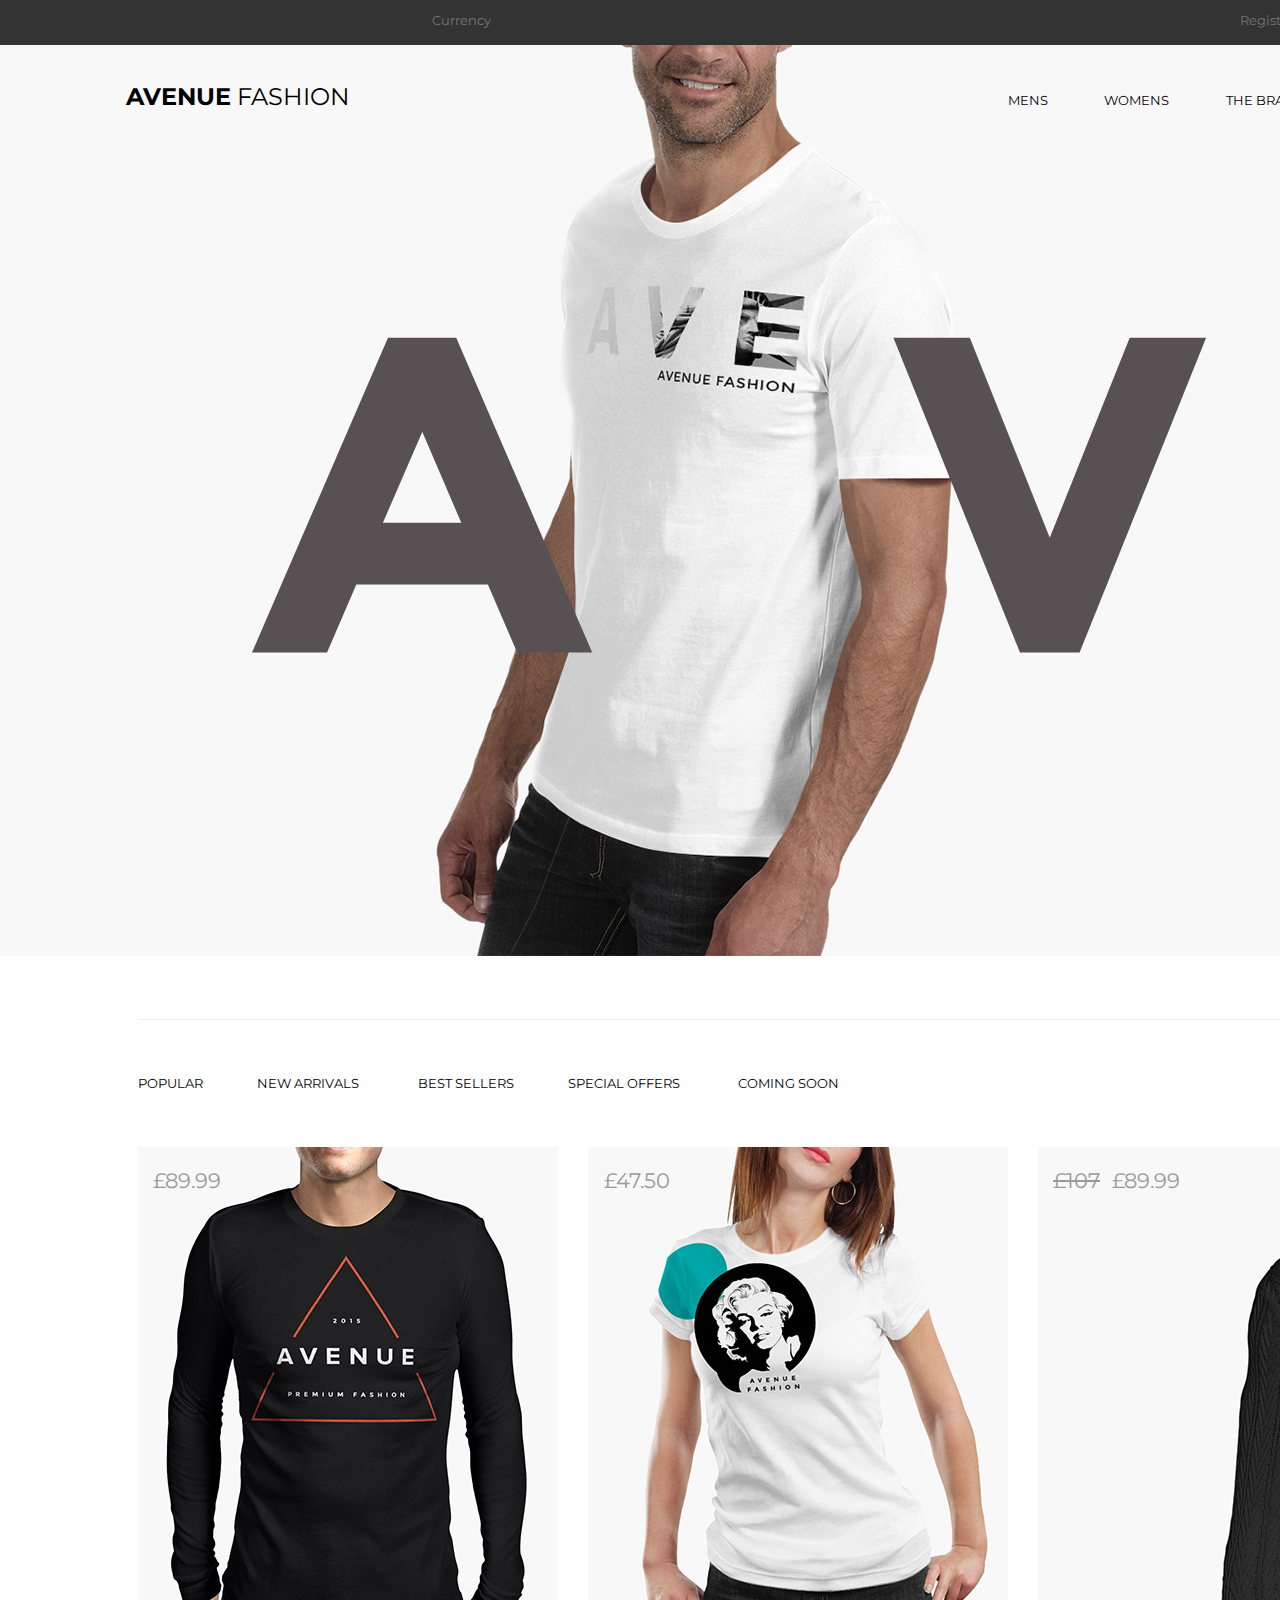
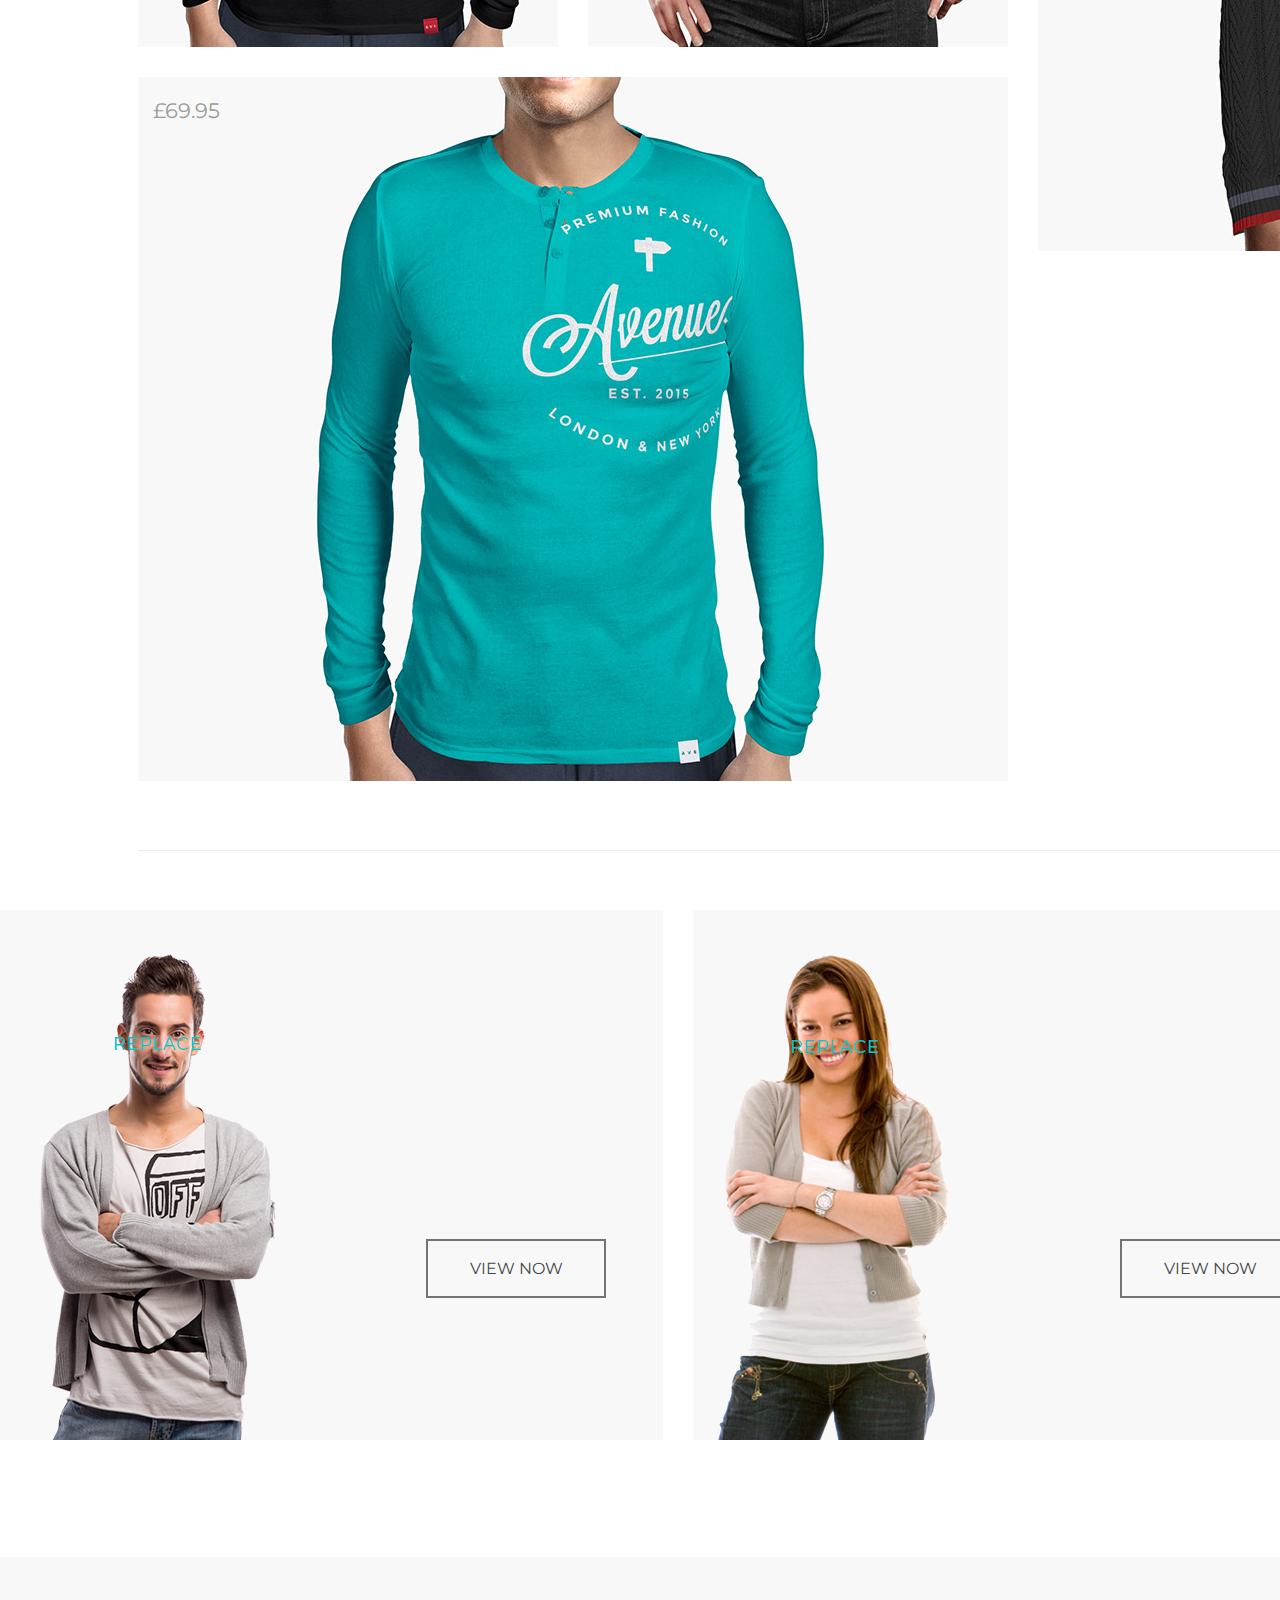
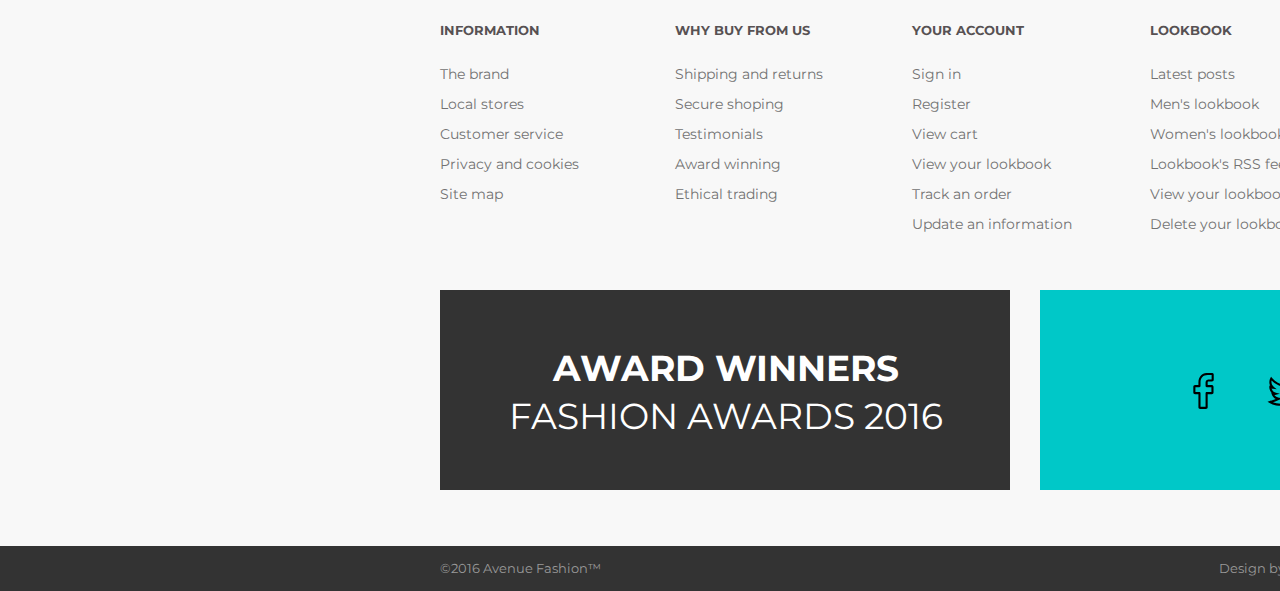
==== commit dd576bcd: "Added icons in footer and search" ====
--- a/6_Sign_up/Home.html
+++ b/6_Sign_up/Home.html
@@ -14,8 +14,8 @@
         <!-- Topbar -->
         <div class="topbar">
           <a href="#" class="currency-selector">Currency</a>
-          <a href="#" class="topbar_register">Register</a>
-          <a href="#" class="topbar_signin">Sign in</a>
+          <a href="index.html"  target="_blank" class="topbar_register">Register</a>
+          <a href="index.html"  target="_blank" class="topbar_signin">Sign in</a>
           <a href="#" class="topbar_cart">Cart</a>
         </div>
         <!-- Navigation -->
@@ -27,6 +27,7 @@
           <a href="#" class="local_stores nav_item">Local stores</a> 
           <a href="#" class="navigation_lookbook nav_item">Look book</a>
           <input class="input" type="text" placeholder="Search..">
+          <button class="searchbutton"><img class="searchicon" src="images/loupe.svg"/></button>
         </div>
       </header>
 
@@ -110,8 +111,8 @@
           </div>
           <div class="youracc">
             <b class="heading">Your account</b><br /><br />
-            <a href="#" target="_blank">Sign in</a><br />
-            <a href="#" target="_blank">Register</a><br />
+            <a href="index.html" target="_blank">Sign in</a><br />
+            <a href="index.html" target="_blank">Register</a><br />
             <a href="#" target="_blank">View cart</a><br />
             <a href="#" target="_blank">View your lookbook</a><br />
             <a href="#" target="_blank">Track an order</a><br />
@@ -151,6 +152,11 @@
             height="200"
             class="banner2"
           />
+          <a href="https://www.facebook.com/" target="_blank"><img class="facebookicon" src="images/facebook.svg"/></a>
+          <a href="https://www.twitter.com/" target="_blank"><img class="twittericon" src="images/twitter.svg"/></a>
+          <a href="https://www.instagram.com/" target="_blank"><img class="instagramicon" src="images/instagram-logo.svg"/></a>
+          <a href="https://www.pinterest.com/" target="_blank"><img class="pinteresticon" src="images/pinterest-social-logo.svg"/></a>
+
         </div>
         <div class="copyright_bar">
           <a class="copyright">&copy2016 Avenue Fashion&trade;</a>
--- a/6_Sign_up/css/style.css
+++ b/6_Sign_up/css/style.css
@@ -12,6 +12,7 @@
   font-family: 'Montserrat-Light';
   src: url("fonts/Montserrat-Light.ttf");
 } */
+
 /* TOPBAR */
 .header{
   position: relative;
@@ -28,7 +29,7 @@
   position: relative;
   overflow: hidden;
   background-color: #333333;
-  left: -1px;
+  /* left: -1px; */
   top: 0px;
   width: 2053px;
   height: 45px;
@@ -172,6 +173,26 @@
   height: 30px;
   z-index: 175;
 }
+
+.searchbutton{
+  position: absolute;
+  right: 144px;
+  top:46px ;
+  width: 21px;
+  height:16px;
+  border-style: hidden;
+  background-color: #ffffff;
+  z-index: 200;
+}
+
+.searchicon{
+  position: absolute;
+  right: 0px;
+  top:0px ;
+  width: 21px;
+  height:16px;
+}
+
 .home.intro
 {
   position: relative;
@@ -658,7 +679,37 @@
   top: 55px;
   }
   
-
+.facebookicon{
+  position: absolute;
+  left:743px ;
+  top:83px ;
+  width: 41px;
+  height: 36px;
+}
+
+.twittericon{
+  position: absolute;
+  left:825px ;
+  top:83px ;
+  width: 41px;
+  height: 36px;
+}
+
+.instagramicon{
+  position: absolute;
+  left:908px ;
+  top:83px ;
+  width: 41px;
+  height: 36px;
+}
+
+.pinteresticon{
+  position: absolute;
+  left:993px ;
+  top:83px ;
+  width: 41px;
+  height: 36px;
+}
 
 .copyright_bar a
 {
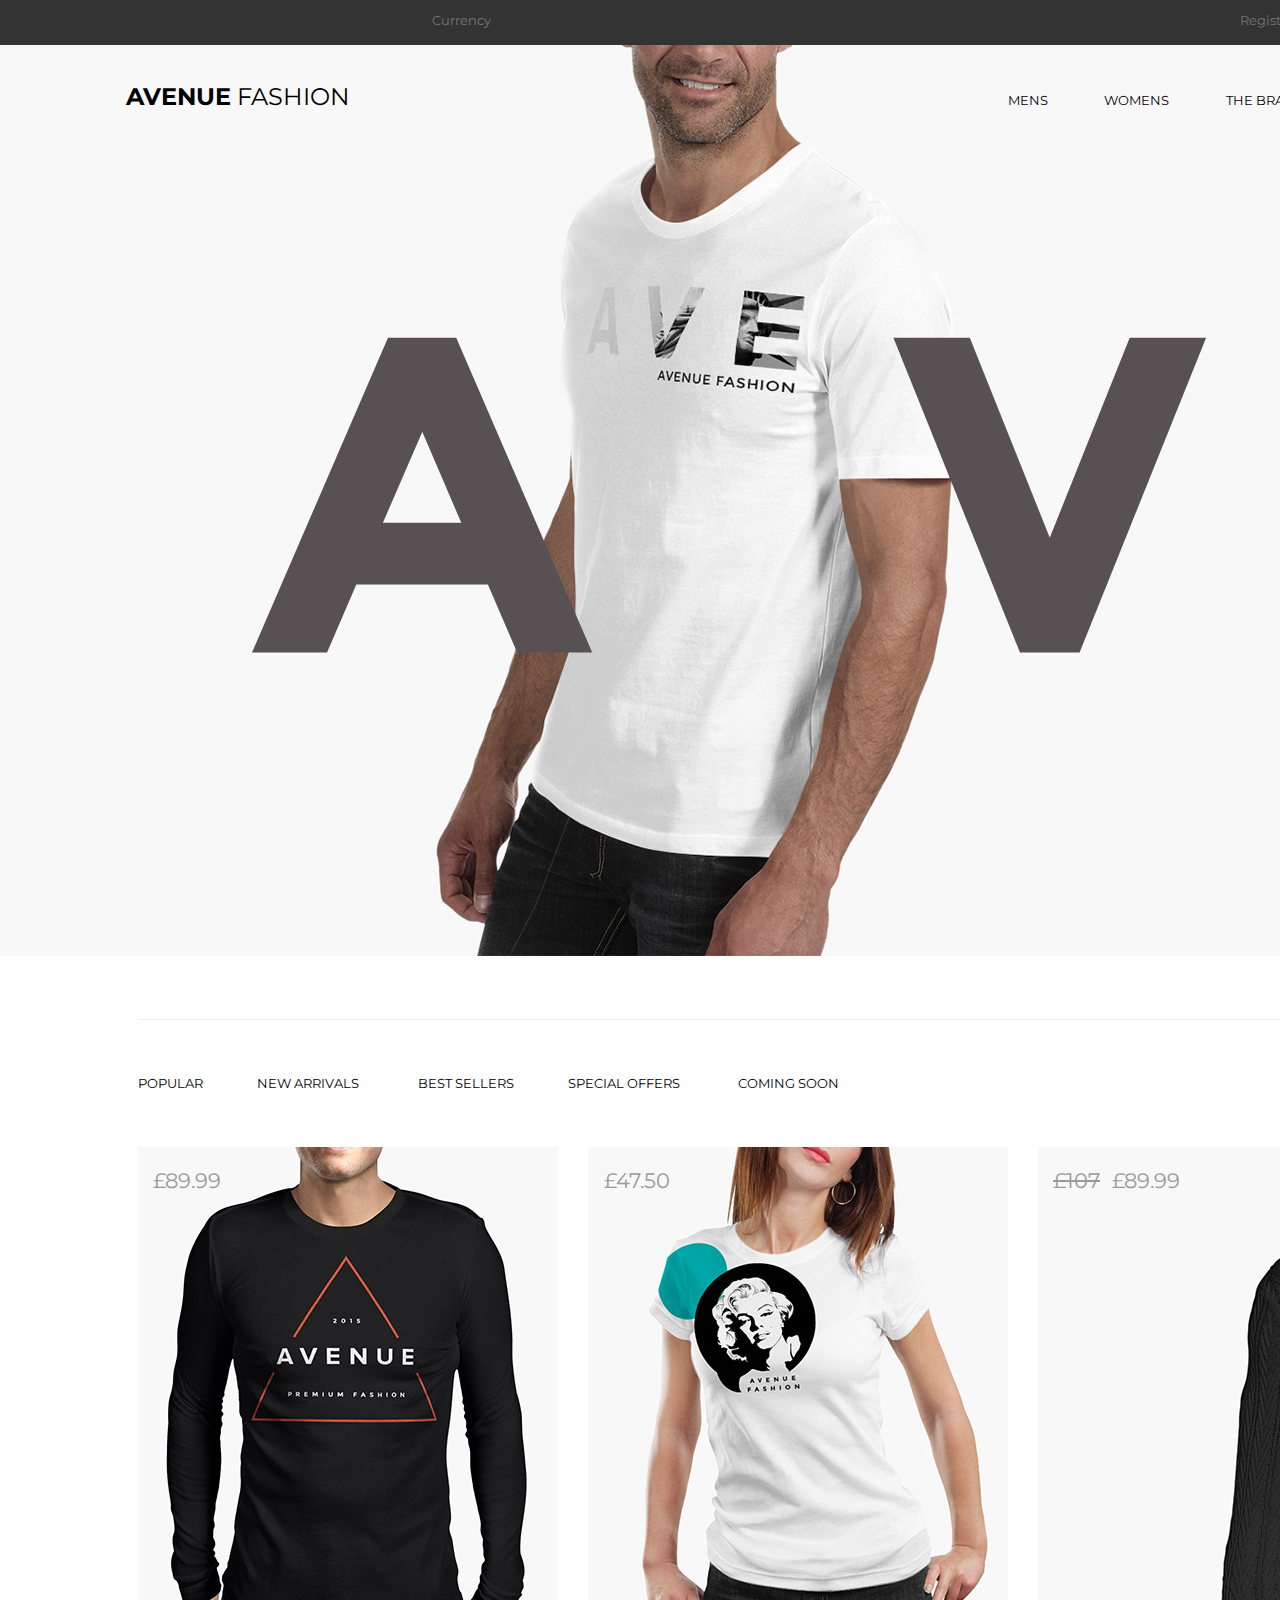
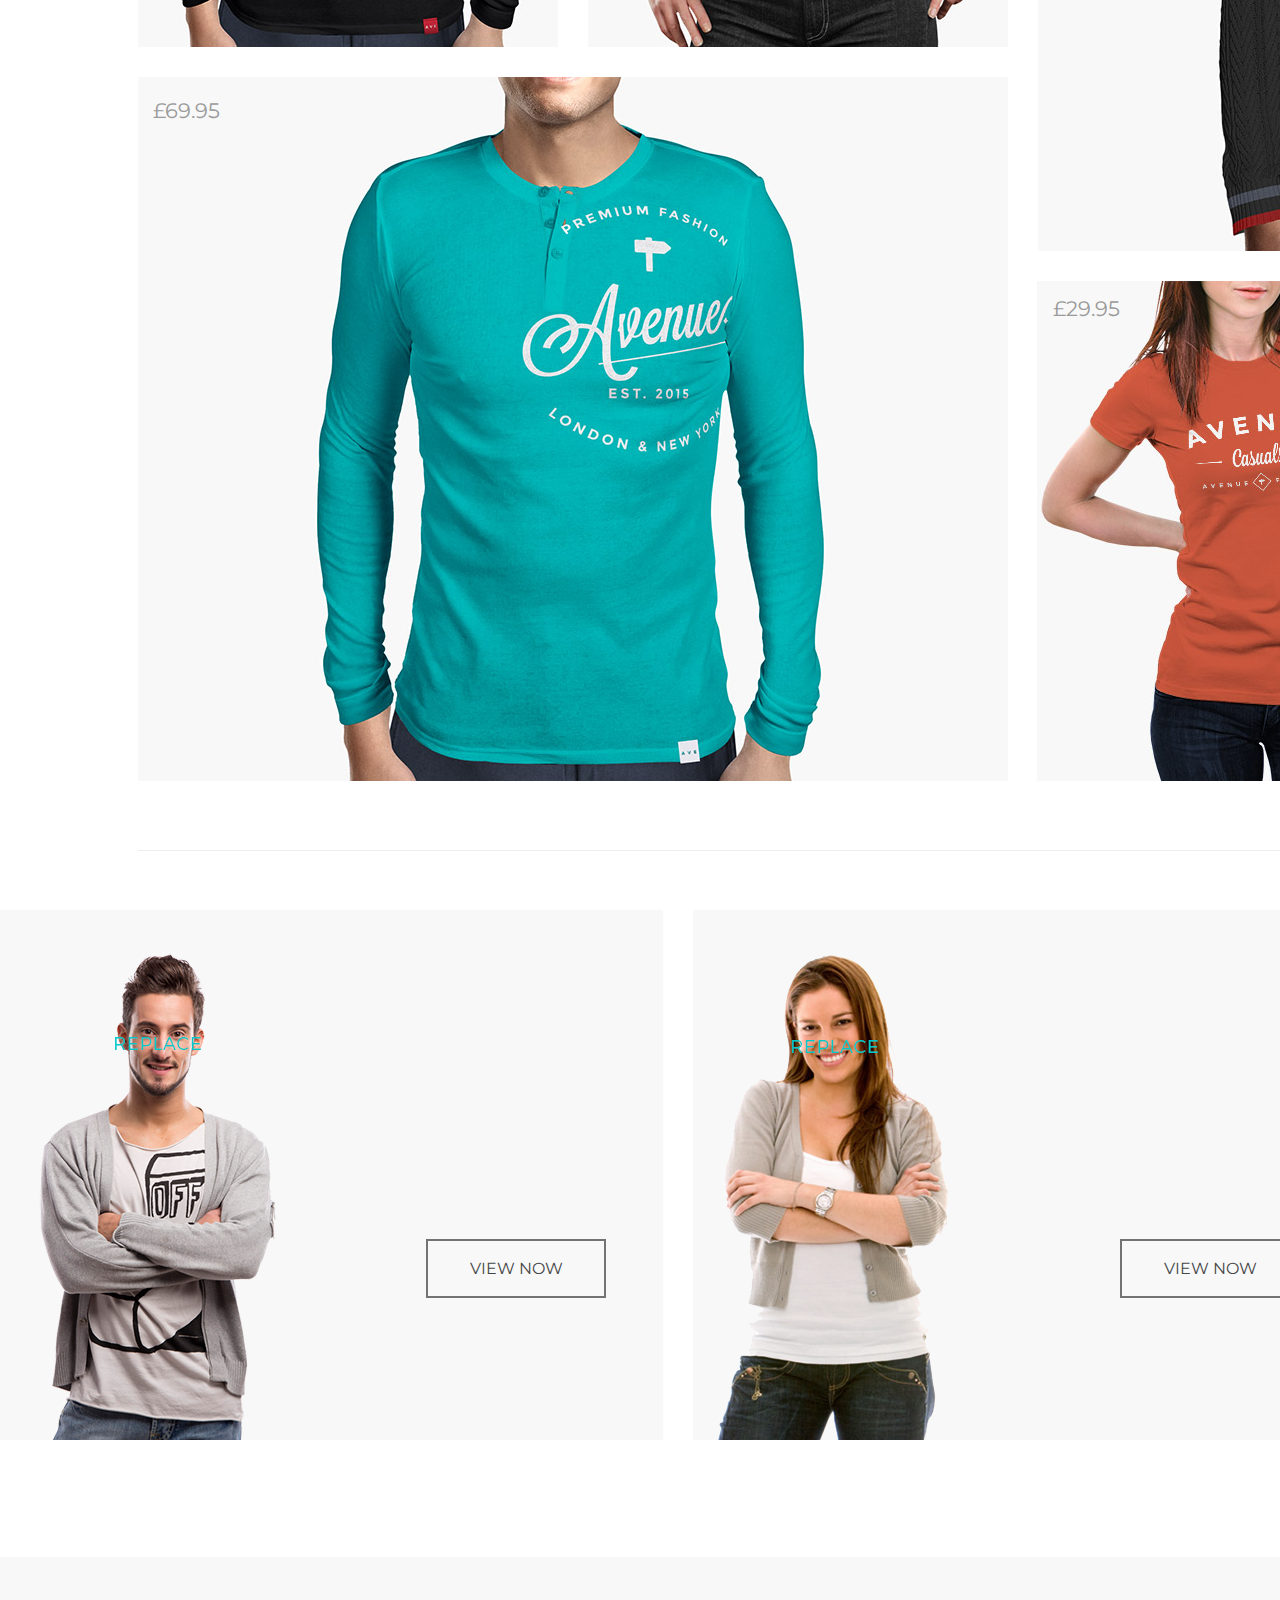
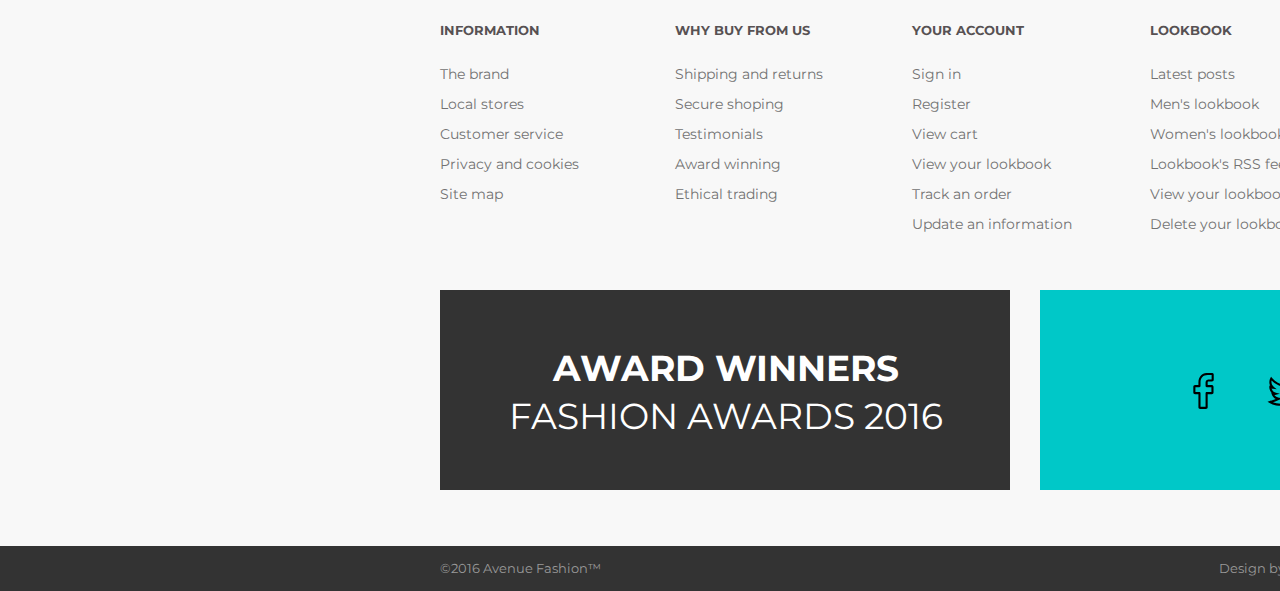
==== commit 81f0e60f: "new item5" ====
--- a/6_Sign_up/Home.html
+++ b/6_Sign_up/Home.html
@@ -60,7 +60,8 @@
             <p class="prices price_item3">£89.99</p>
             <img class="item4" src="images/item4.jpg"/>
             <p class="prices price_item4">£69.95</p>
-            <!-- <img class="item5" src="images/item5.jpg"/>  хз как сохранить без ховера--> 
+            <img class="item5" src="images/item5.jpg"/>
+            <p class="prices price_item5">£29.95</p>
             <img class="item6" src="images/item6.jpg"/>
             <p class="prices price_item6">£34.79</p>
           </div>
--- a/6_Sign_up/css/style.css
+++ b/6_Sign_up/css/style.css
@@ -539,6 +539,12 @@
     top: 530px;
 }
 
+.item5{
+  position: absolute;
+  left: 899px;
+  top: 734px;
+}
+
 .item6{
   position: absolute;
   left: 1350px;
@@ -575,6 +581,11 @@
 .price_item4{
   left: 15px;
   top: 530px;
+}
+
+.price_item5{
+  left: 915px;
+  top: 728px;
 }
 
 .price_item6{
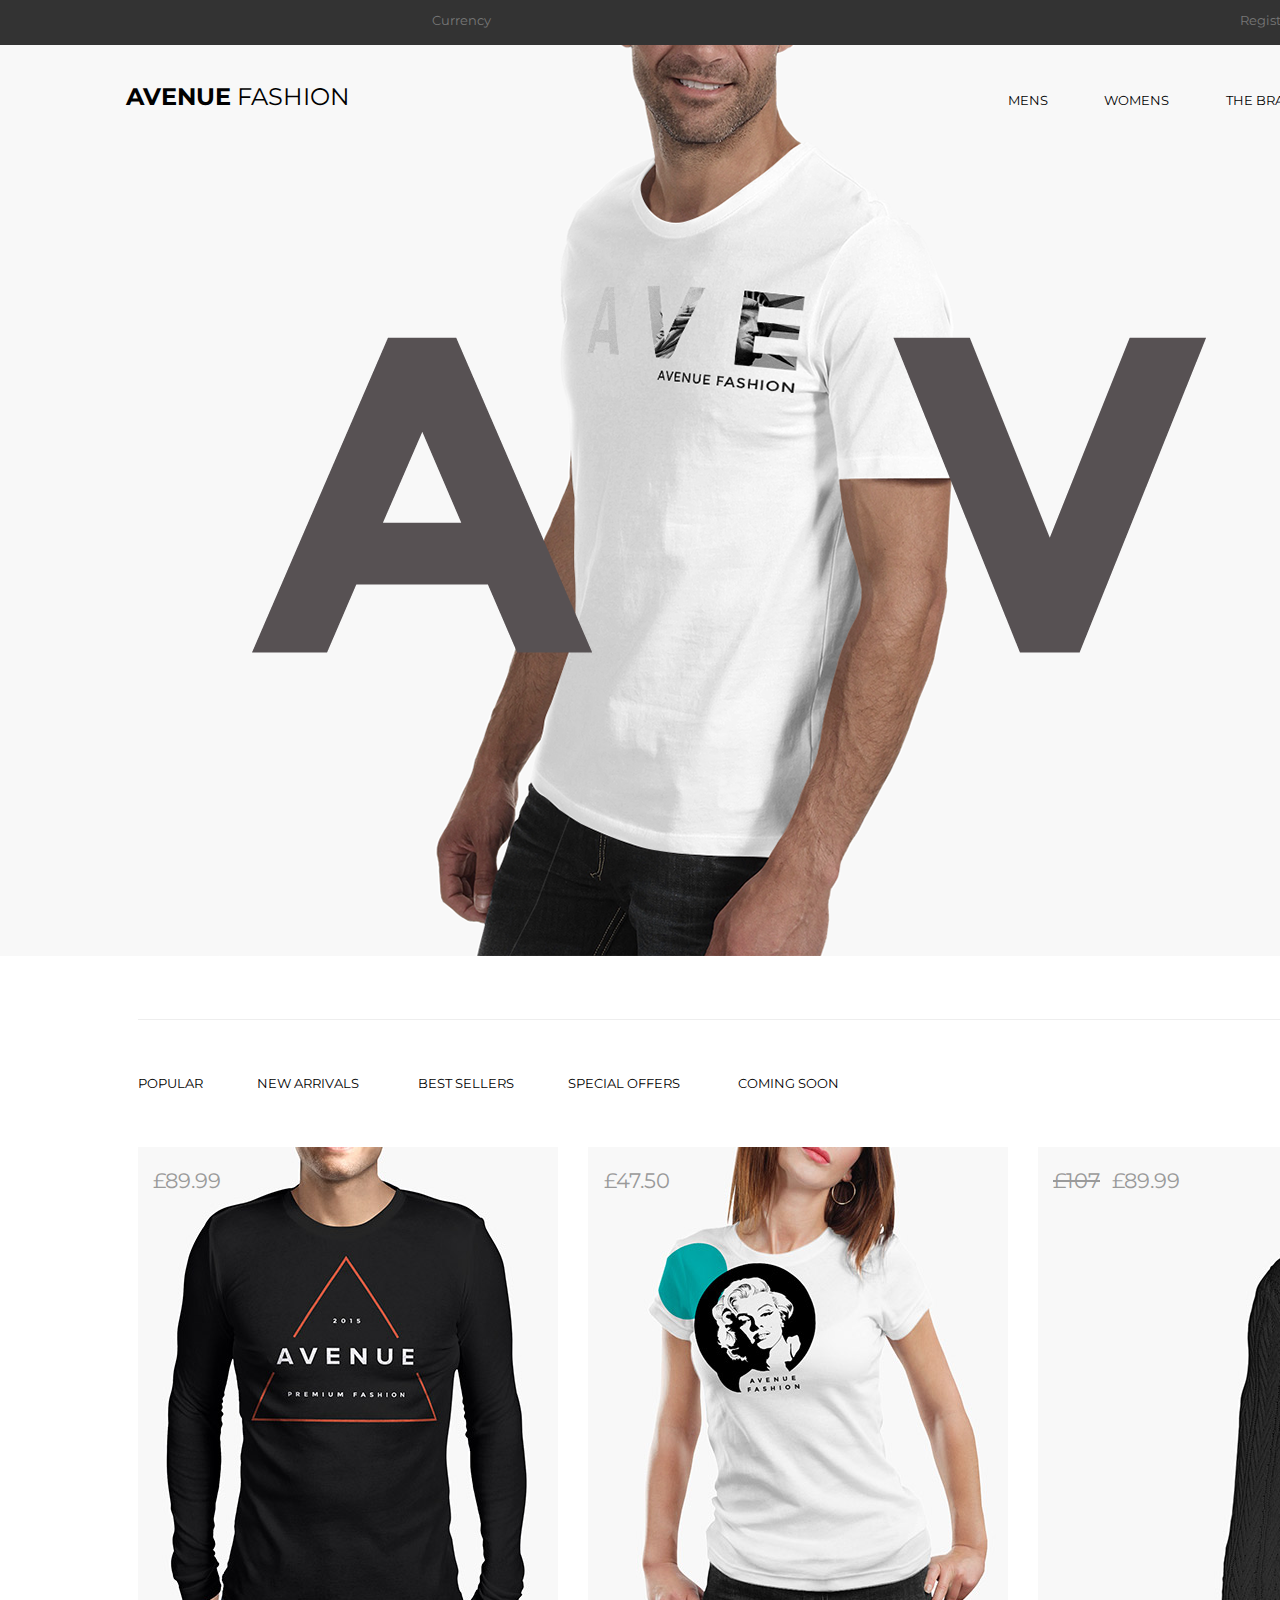
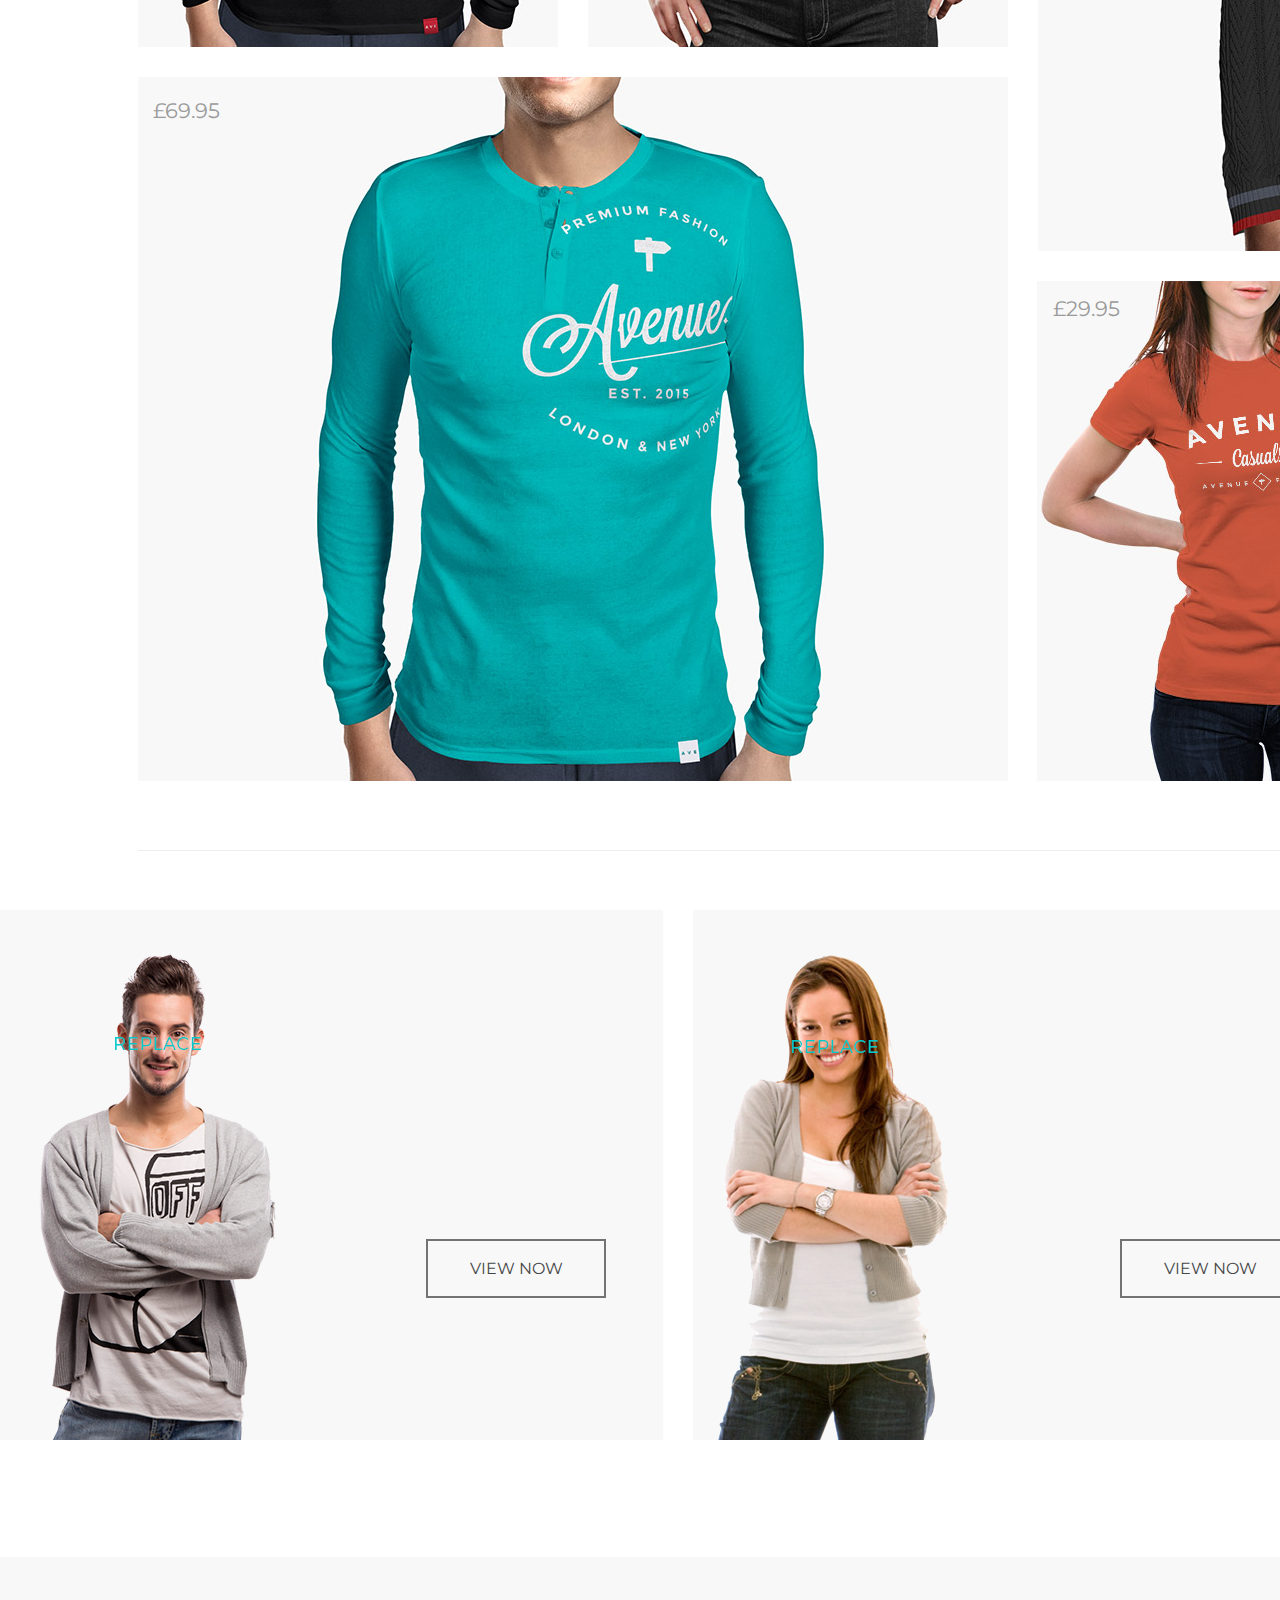
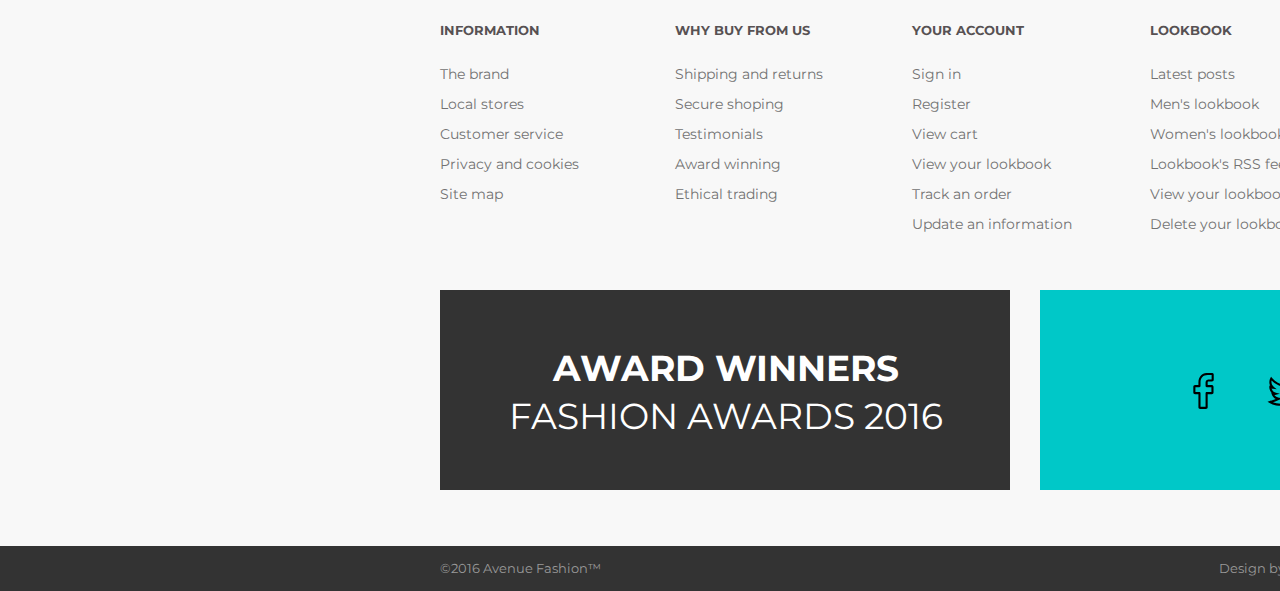
==== commit 9ad2d516: "img to background" ====
--- a/6_Sign_up/Home.html
+++ b/6_Sign_up/Home.html
@@ -33,9 +33,9 @@
 
       <!-- Intro -->
       <div class="home intro">
-        <img 
+        <!-- <img 
         src="images/container.jpg"
-        />
+        /> -->
         <button class="btn intro_btn">Shop men's collection</button>
       </div>
       <!-- Content -->
--- a/6_Sign_up/css/style.css
+++ b/6_Sign_up/css/style.css
@@ -44,6 +44,7 @@
   text-align: left;
   text-decoration: none;
 }
+
 .topbar a:hover
 {
   color: #00c8c8;
@@ -84,7 +85,9 @@
   top: 10px;
   z-index: 194;
 } 
+
 /* NAVIGATION */
+
 .navigation{
   position: relative;
   width: 2050px;
@@ -200,19 +203,19 @@
   top: -94px;
   width: 2053px;
   height: 920px;
+  background: no-repeat url("../images/introcontainer.png");
+  
 }
 
 .sign_up.intro
 {
   position: relative;
-  /* text-align: center; */
- /* background: url(../images/signintro.jpg);
-  background-size: contain;
-  background-repeat: no-repeat;  */
+  background: no-repeat url(../images/signintro.jpg);
   width: 2050px;
   height: 450px;
   top: 30px;
 }
+
 .sign_up.intro p1{
     font-size: 48px;
     font-family: "Montserrat";
@@ -224,6 +227,7 @@
     left: 787px;
     top: 170px;
   }
+
   .sign_up.intro p2{
       font-size: 30px;
       font-family: "Montserrat";
@@ -244,6 +248,7 @@
   height: 580px;
   width: 2050px;
 }
+
 .sign_in{
   position: absolute;
   left: 440px;
@@ -279,6 +284,7 @@
   margin: 0px;
   text-decoration: none;
 }
+
 /* .pointer {
   background-image: url("pointer.png");
   position: absolute;
@@ -433,6 +439,7 @@
   line-height: 1.2;
   text-align: center;
 }
+
 .btn:hover{
   background-color: #00c8c8;
   color:#f8f8f8;
@@ -445,6 +452,7 @@
   width: 2050px;
   height: 2078px;
 }
+
 /* ITEMS */
 
 .item {
@@ -467,7 +475,7 @@
   color: black;
   text-align: center;
   text-decoration: none;
-  }
+}
 
 .items_menu a:hover
 {
@@ -565,6 +573,7 @@
 .price_item1 {
   left: 15px;
 }
+
 .price_item2{
   left: 466px;
 }
@@ -592,6 +601,7 @@
   left: 1364px;
   top: 728px;
 }
+
 /* LOOKBOOK */
 
 .Content_lookbook{
@@ -639,6 +649,7 @@
   width: 180px;
   height: 59px;
 }
+
 /* FOOTER */
 
 .footer
@@ -665,6 +676,7 @@
   width: 1170px;
   height: 200px;
 }
+
 .banner1
 {
   position: absolute;
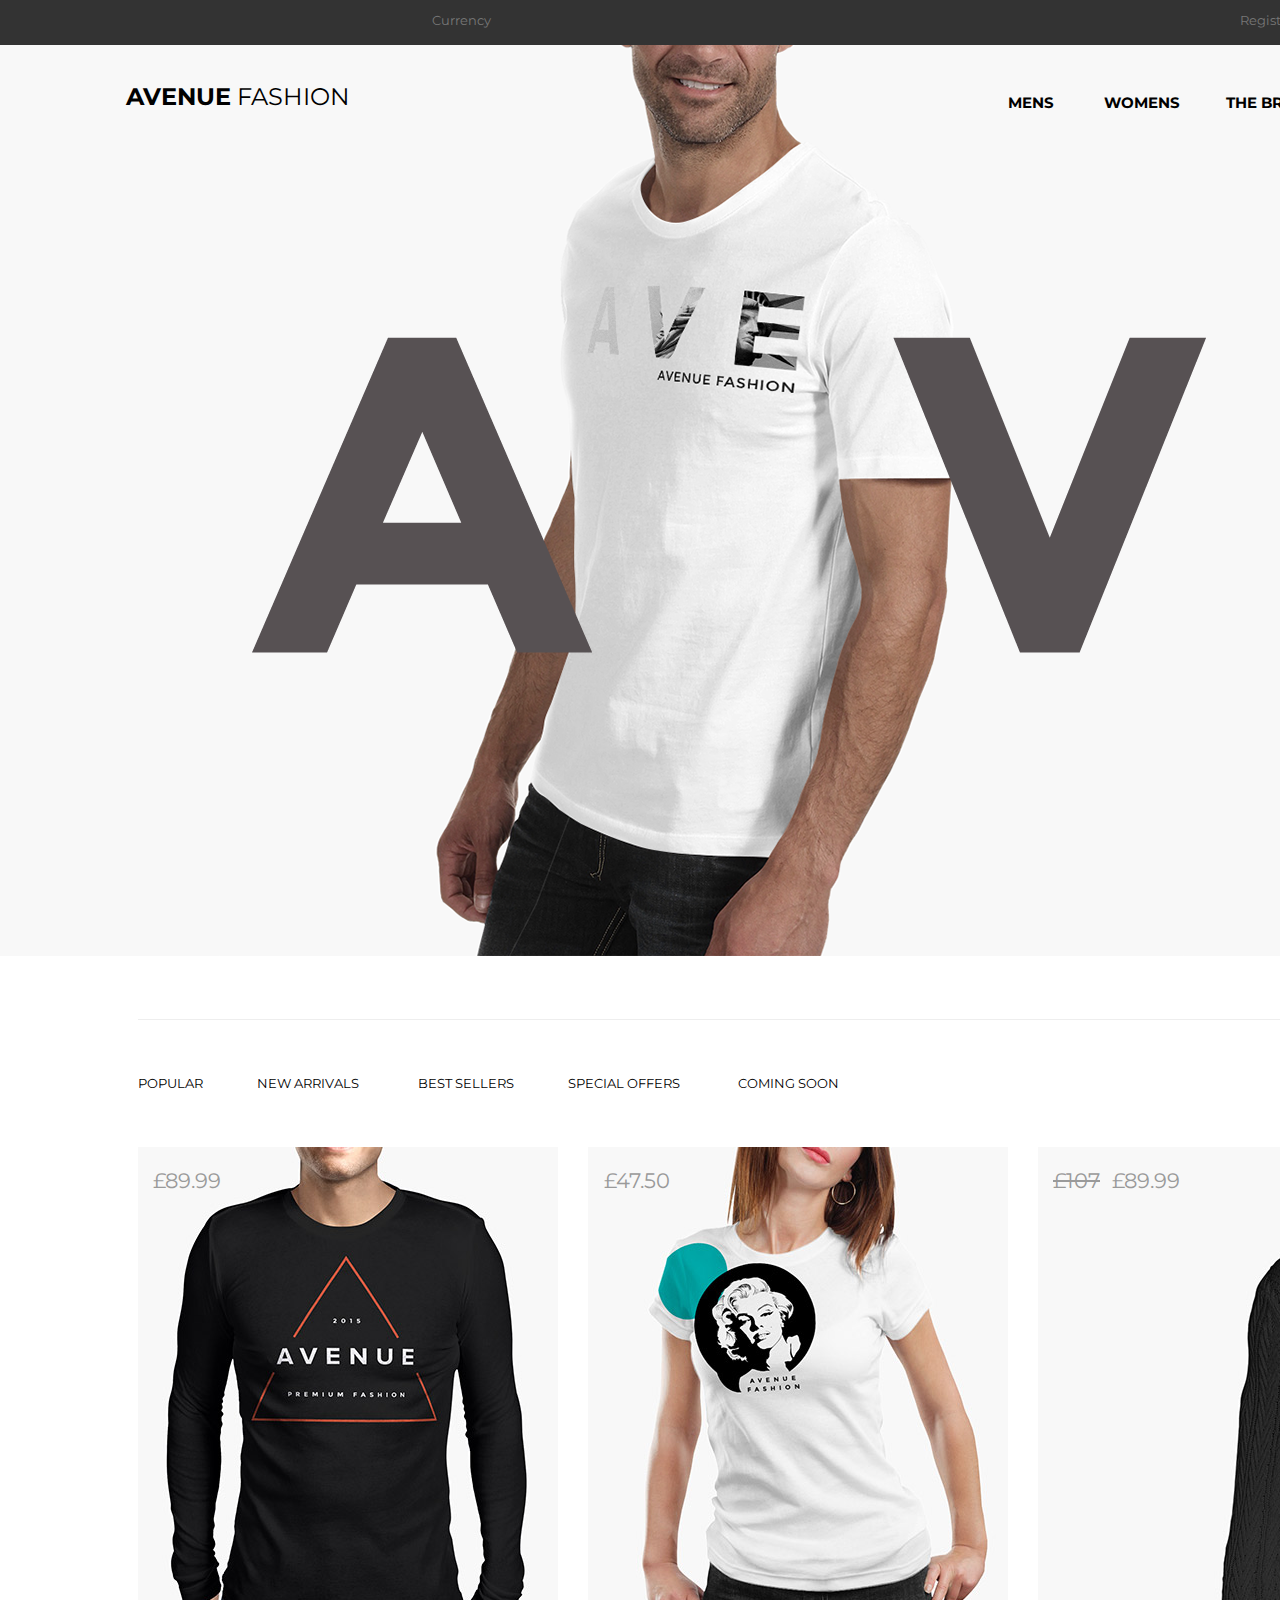
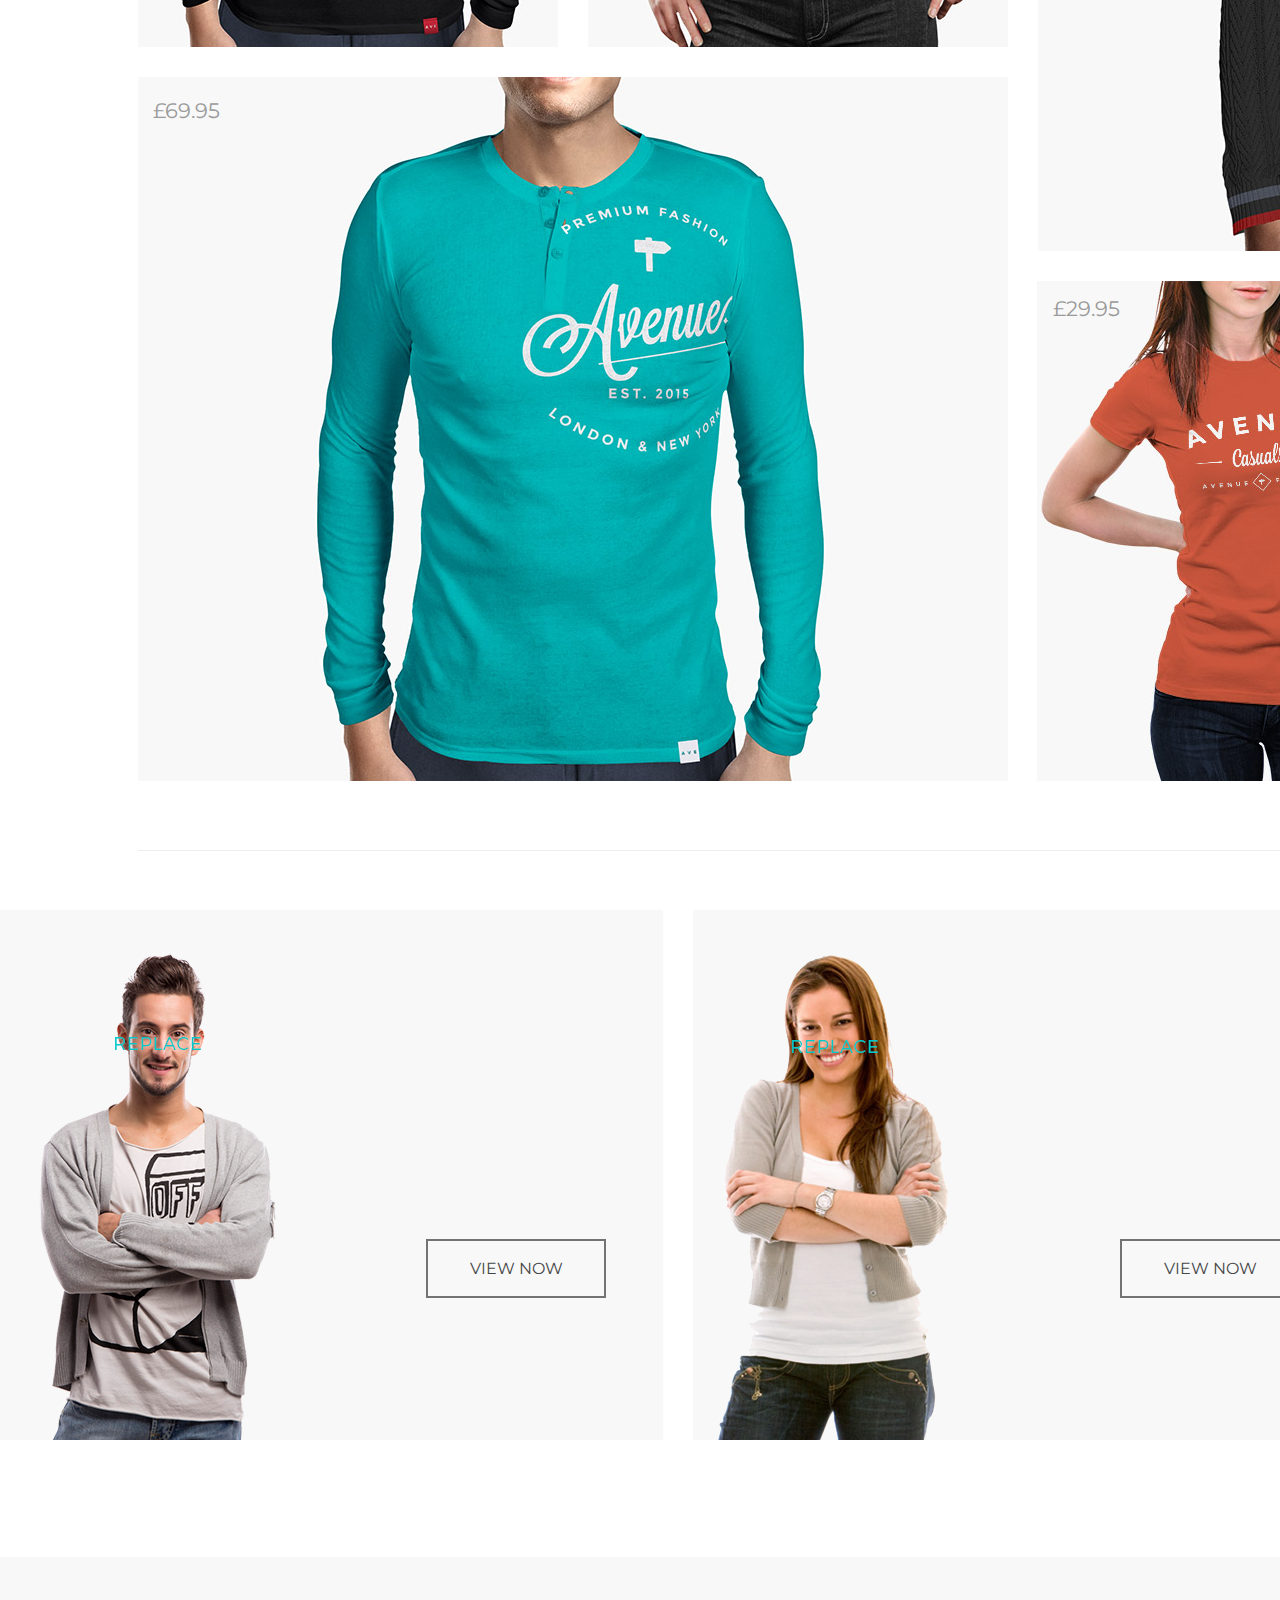
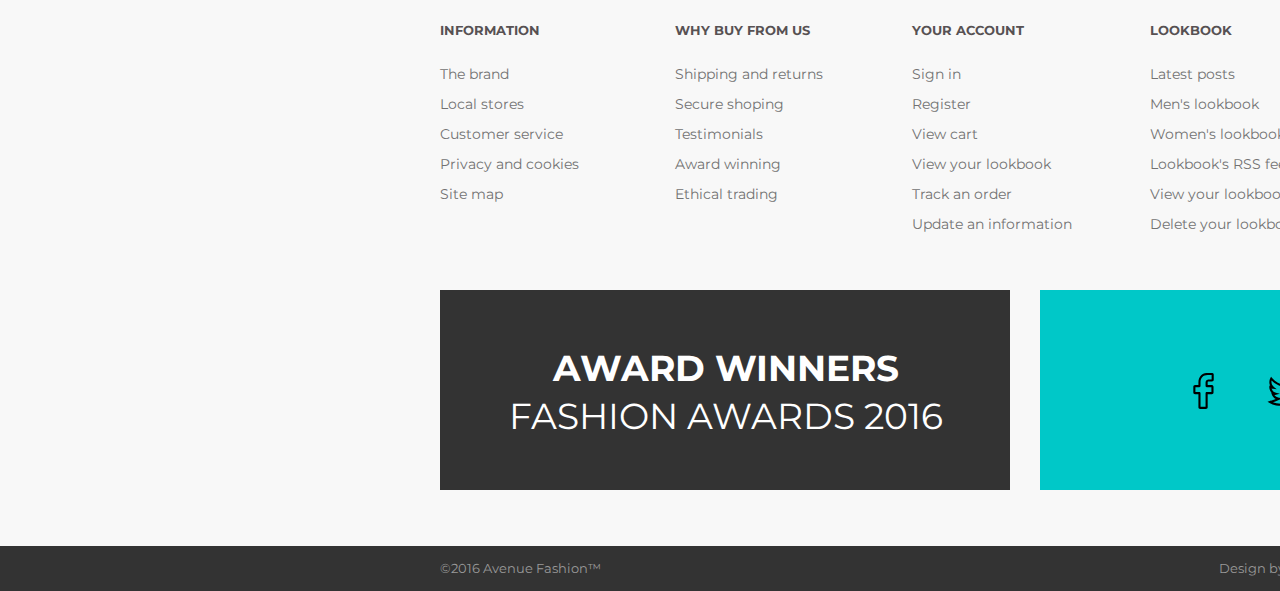
==== commit afd71ef3: "Add dropdown subnav menu Appears if select "Mens" on nav-bar" ====
--- a/6_Sign_up/Home.html
+++ b/6_Sign_up/Home.html
@@ -21,7 +21,36 @@
         <!-- Navigation -->
         <div class="navigation">
           <a href="#" class="logo"><b>AVENUE</b> FASHION</a>
-          <a href="#" class="mens nav_item">Mens</a>
+          <div class="dropact">
+            <a href="#" class="mens nav_item">Mens</a>
+            <!-- Dropdown menu -->
+            <div class="dropdown">
+              <div class="casuals">
+                <p><b>CASUALS</b></p>
+                <ui class="dropdown_list">
+                  <li><a href="#">Jackets</a> </li>
+                  <li><a href="#">Hoodies & Sweatshirts</a></li>
+                  <li><a href="#">Polo Shirts<span class="invisible">aaaaaaaa</span></a></li>
+                  <li><a href="#">Sportswear</a></li>
+                  <li><a href="#">Trousers & Chinos</a></li>
+                  <li><a href="#">T-Shirts</a></li>
+                </ui>
+              </div>
+              <div class="formal">
+                <p><b>FORMAL</b></p>
+                <ui class="dropdown_list">
+                  <li><a href="#">Jackets</a></li>
+                  <li><a href="#">Shirts</a></li>
+                  <li><a href="#">Suits</a></li>
+                  <li><a href="#">Trousers</a></li>
+                </ui>
+              </div>
+              <div class="subnavbanner">
+                AUTUMN SALE!<br/>
+                  UP TO 50% OFF
+              </div>
+            </div>
+          </div>
           <a href="#" class="womens nav_item">Womens</a>
           <a href="#" class="the_brand nav_item">The Brand</a>
           <a href="#" class="local_stores nav_item">Local stores</a> 
--- a/6_Sign_up/css/style.css
+++ b/6_Sign_up/css/style.css
@@ -120,7 +120,8 @@
 
 .nav_item
 {
-  font-size: 13px;
+  font-size: 15px;
+  font-weight: bold;
   font-family: "Montserrat";
   text-transform: uppercase;
   line-height: 1.538;
@@ -844,4 +845,73 @@
   line-height: 2.143;
   text-align: left;
   margin: 0;
+}
+
+/* Sub-nav menu and its hover activation */
+
+.dropdown {
+  position: absolute;
+  top:65px;
+  left:1010px;
+  background-color: #f8f8f8;
+  z-index: 1;
+  display: none;
+  width: 410px;
+  height: 470px;
+  box-shadow: 0px 8px 16px 0px rgba(0,0,0,0.2);
+  padding: 30px;
+  font-family: "Montserrat";
+  font-size: 14px;
+}
+
+.dropact:hover .dropdown {
+  display: block;
+}
+
+
+
+.dropdown_list {
+  list-style-type: none;
+}
+
+.formal {
+  position: absolute;
+  left:270px;
+  top: 30px;
+  width: 60px;
+}
+
+.casuals {
+  width: 156px;
+  height: 250px;
+  left:0px;
+  top: 0px;
+}
+
+.dropdown_list li a {
+  padding: 10px 0px;
+  font-size: 14px;
+}
+.casuals p , .formal p   {
+  margin-top: 0px;
+  margin-bottom: 5px;
+  font-size: 18px;
+  color: #575153;
+}
+
+.subnavbanner {
+  height: fit-content;
+  width: 410px;
+  background-color: #333333;
+  color: white;
+  font-family: "Montserrat";
+  text-align: center;
+  font-size: 36px;
+  padding: 56px 0px;
+  margin: 0px;
+  margin-top: 22px;
+}
+
+.invisible {
+  color:#f8f8f8;
 }